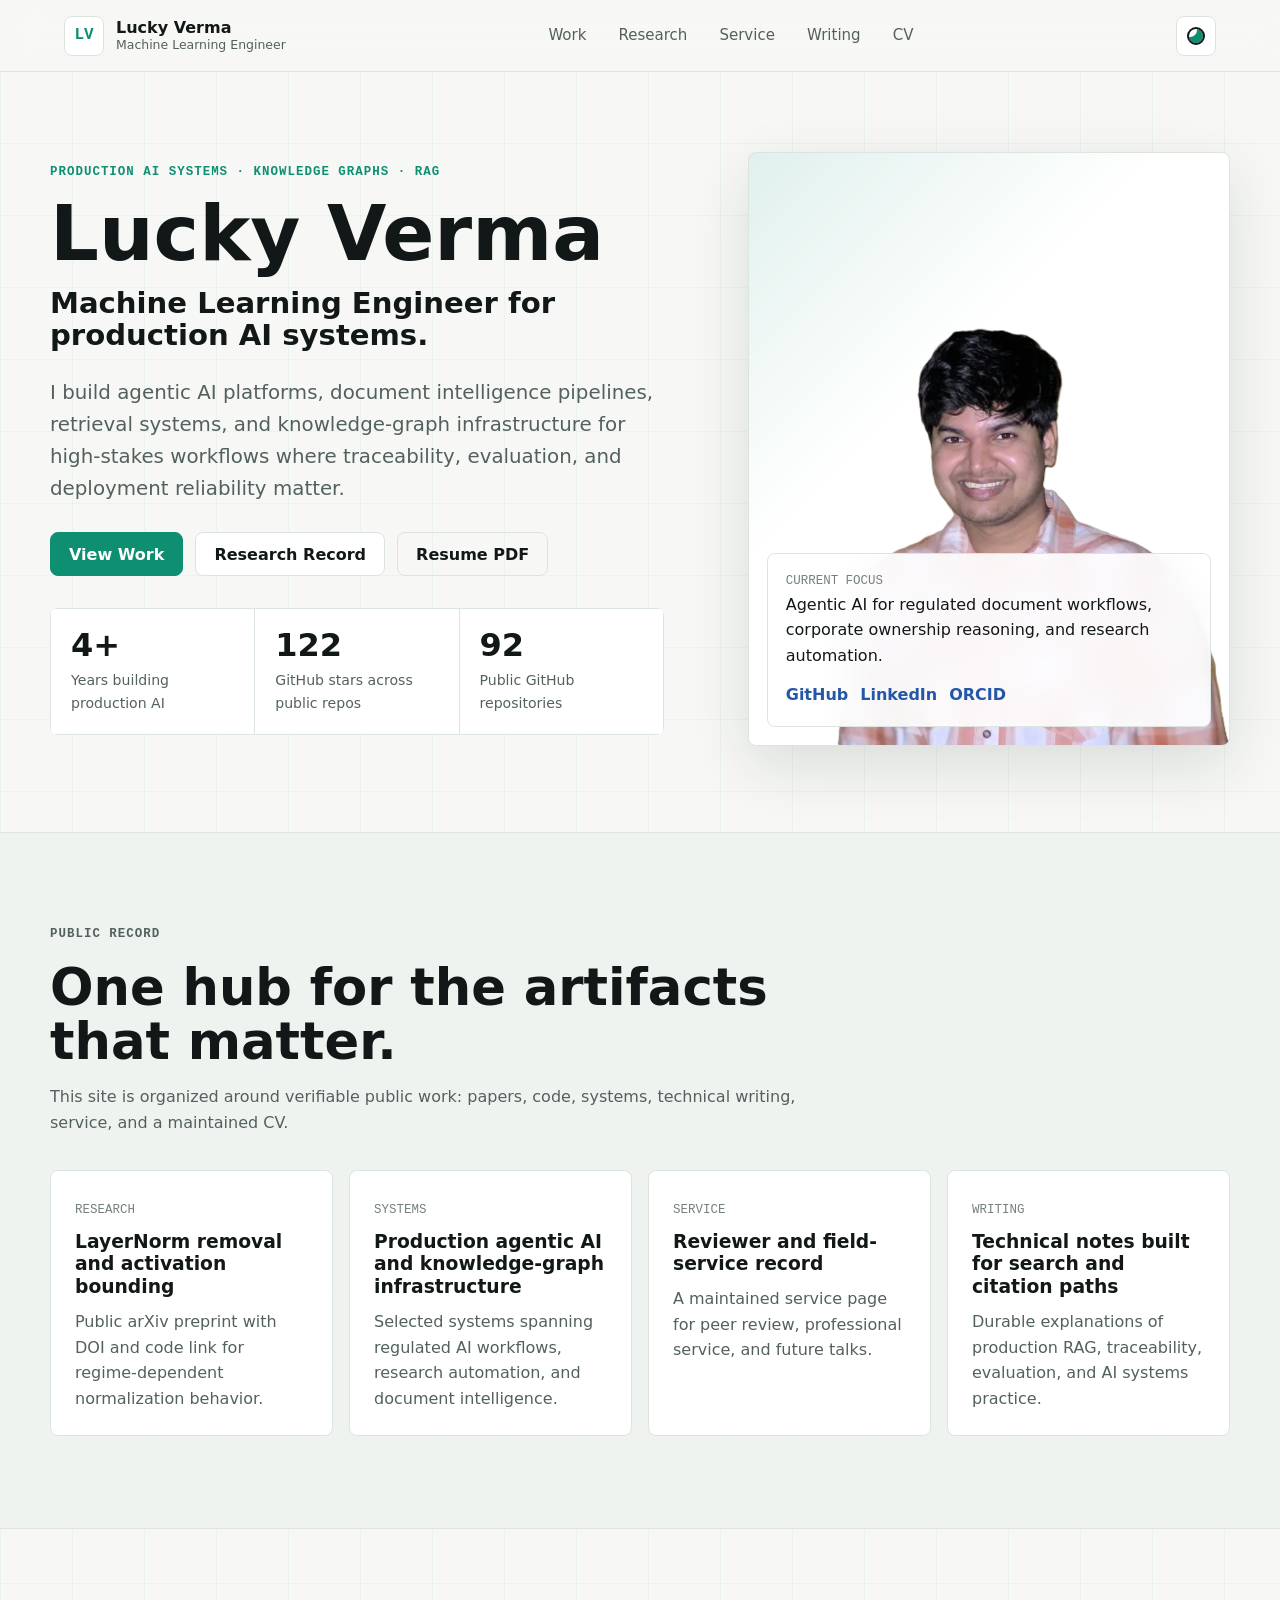
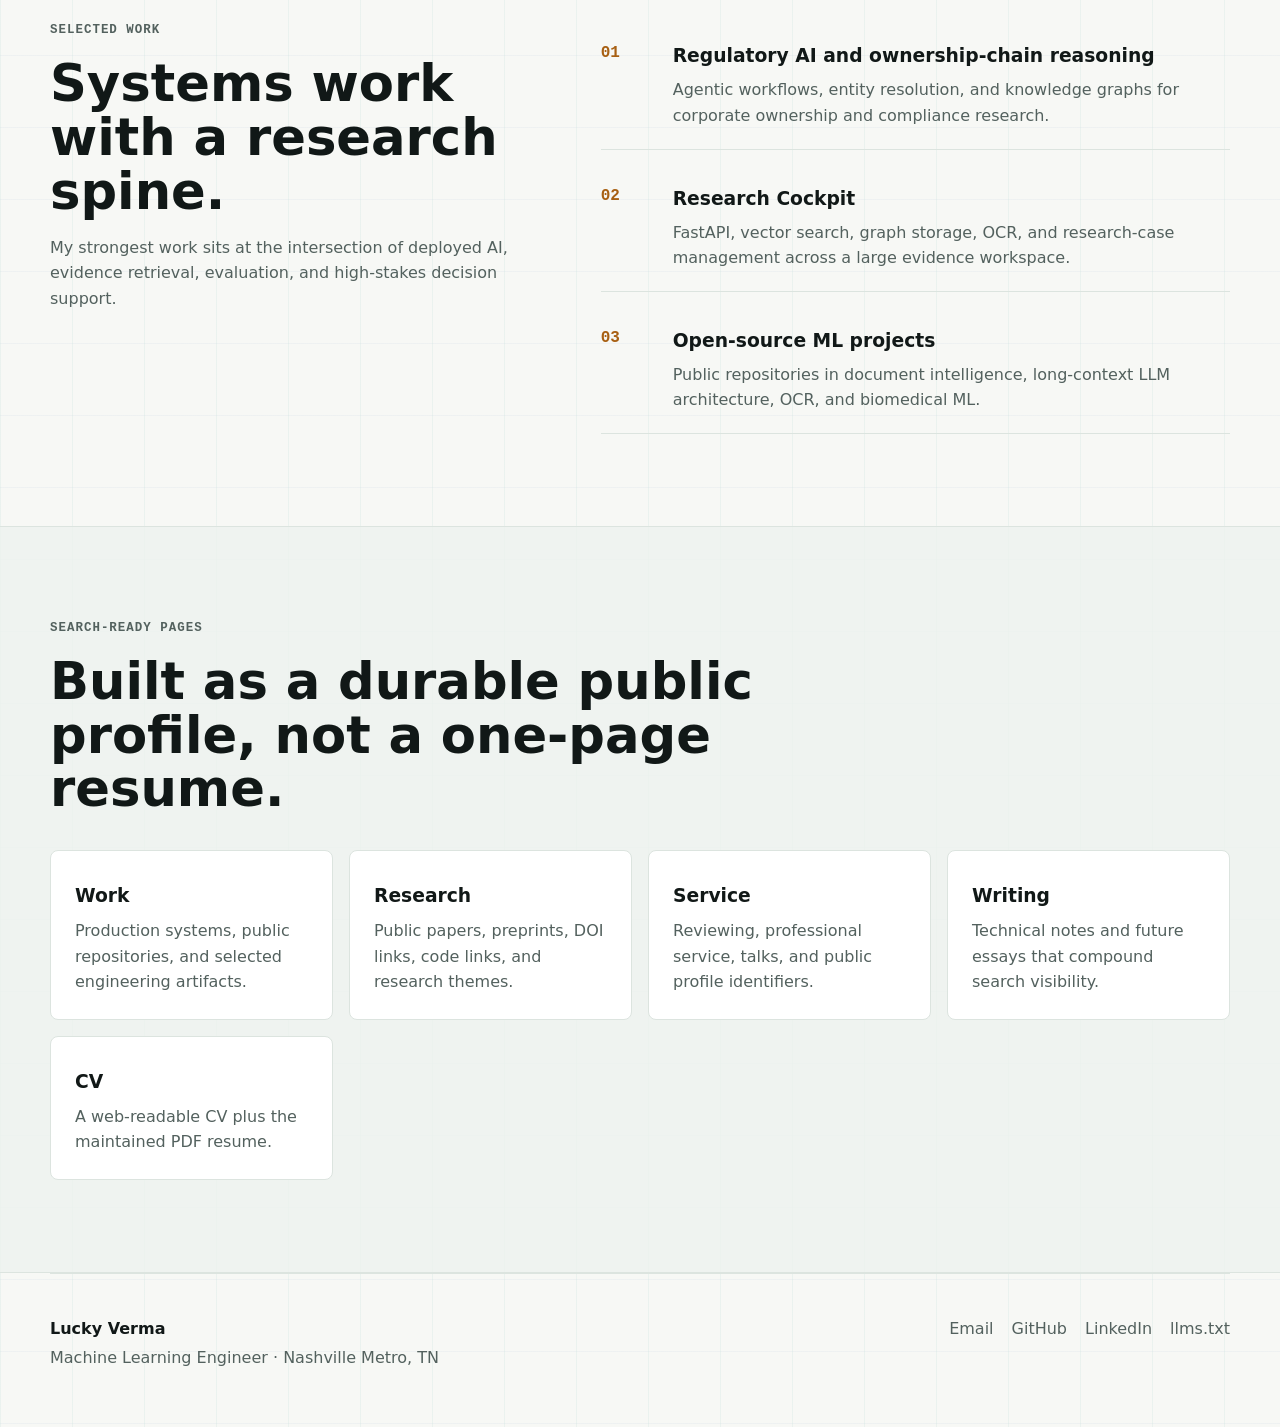
==== index.html @ 6a573b12 "feat(site): add cv/research/service/work/writing pages + shared styles/js; refresh resume, redirects" ====
<!DOCTYPE html>
<html lang="en">
<head>
    <meta charset="UTF-8">
    <meta name="viewport" content="width=device-width, initial-scale=1.0">
    <title>Lucky Verma | Machine Learning Engineer for Production AI Systems</title>
    <meta name="description" content="Lucky Verma is a Machine Learning Engineer building production AI systems, agentic platforms, knowledge graphs, RAG, and document intelligence systems.">
    <meta name="robots" content="index, follow, max-image-preview:large">
    <meta name="color-scheme" content="light dark">
    <link rel="canonical" href="https://luckyverma.com/">
    <link rel="icon" type="image/svg+xml" href="favicon.svg">
    <link rel="stylesheet" href="styles.css">
    <link rel="preload" as="image" href="Lucky_photo_no-bg.webp" type="image/webp" fetchpriority="high">
    <link rel="llms" href="llms.txt" type="text/plain">

    <meta property="og:title" content="Lucky Verma | Machine Learning Engineer">
    <meta property="og:description" content="Production AI systems, agentic workflows, knowledge graphs, RAG, and document intelligence.">
    <meta property="og:type" content="profile">
    <meta property="og:url" content="https://luckyverma.com/">
    <meta property="og:image" content="https://luckyverma.com/og-image.webp">
    <meta property="og:image:type" content="image/webp">
    <meta property="og:image:width" content="1200">
    <meta property="og:image:height" content="630">
    <meta property="og:image:alt" content="Lucky Verma - Machine Learning Engineer">
    <meta property="og:locale" content="en_US">
    <meta property="og:site_name" content="Lucky Verma">
    <meta name="twitter:card" content="summary_large_image">
    <meta name="twitter:title" content="Lucky Verma | Machine Learning Engineer">
    <meta name="twitter:description" content="Production AI systems, agentic workflows, knowledge graphs, RAG, and document intelligence.">
    <meta name="twitter:image" content="https://luckyverma.com/og-image.webp">
    <meta name="twitter:image:alt" content="Lucky Verma - Machine Learning Engineer">
    <meta name="twitter:site" content="@luckieverma">

    <script type="application/ld+json">
    {
      "@context": "https://schema.org",
      "@graph": [
        {
          "@type": "WebSite",
          "@id": "https://luckyverma.com/#website",
          "name": "Lucky Verma",
          "url": "https://luckyverma.com/",
          "inLanguage": "en-US",
          "description": "Personal website and public work record for Lucky Verma, Machine Learning Engineer."
        },
        {
          "@type": "Person",
          "@id": "https://luckyverma.com/#person",
          "name": "Lucky Verma",
          "givenName": "Lucky",
          "familyName": "Verma",
          "jobTitle": "Machine Learning Engineer",
          "url": "https://luckyverma.com/",
          "image": "https://luckyverma.com/Lucky_photo_no-bg.png",
          "email": "luckie.verma30@gmail.com",
          "worksFor": {
            "@type": "Organization",
            "name": "Eccalon LLC"
          },
          "alumniOf": {
            "@type": "CollegeOrUniversity",
            "name": "University of Maryland, Baltimore County"
          },
          "sameAs": [
            "https://github.com/lucky-verma",
            "https://linkedin.com/in/lucky-verma",
            "https://orcid.org/0009-0008-2884-1051",
            "https://lucky-verma.medium.com"
          ],
          "knowsAbout": [
            "Machine Learning",
            "Agentic AI",
            "Retrieval-Augmented Generation",
            "Knowledge Graphs",
            "Document Intelligence",
            "PyTorch",
            "FastAPI",
            "MLOps"
          ]
        }
      ]
    }
    </script>
</head>
<body>
    <a class="skip-link" href="#main">Skip to content</a>
    <header class="site-header">
        <a class="brand" href="index.html" aria-label="Lucky Verma home">
            <span class="brand-mark">LV</span>
            <span>
                <strong>Lucky Verma</strong>
                <small>Machine Learning Engineer</small>
            </span>
        </a>
        <nav class="site-nav" aria-label="Primary navigation">
            <a href="work.html">Work</a>
            <a href="research.html">Research</a>
            <a href="service.html">Service</a>
            <a href="writing.html">Writing</a>
            <a href="cv.html">CV</a>
        </nav>
        <button class="theme-toggle" type="button" aria-label="Toggle color theme">
            <span class="theme-icon" aria-hidden="true"></span>
        </button>
    </header>

    <main id="main">
        <section class="hero-section">
            <div class="hero-copy">
                <p class="eyebrow">Production AI systems &middot; Knowledge graphs &middot; RAG</p>
                <picture class="hero-avatar">
                    <source srcset="Lucky_photo_no-bg.webp" type="image/webp">
                    <img src="Lucky_photo_no-bg.png" alt="Lucky Verma" width="120" height="120" decoding="async">
                </picture>
                <h1>Lucky Verma</h1>
                <p class="hero-role">Machine Learning Engineer for production AI systems.</p>
                <p class="hero-lede">
                    I build agentic AI platforms, document intelligence pipelines, retrieval systems,
                    and knowledge-graph infrastructure for high-stakes workflows where traceability,
                    evaluation, and deployment reliability matter.
                </p>
                <div class="hero-actions" aria-label="Primary links">
                    <a class="button primary" href="work.html">View Work</a>
                    <a class="button" href="research.html">Research Record</a>
                    <a class="button ghost" href="Lucky_Verma_Resume.pdf" target="_blank" rel="noopener noreferrer">Resume PDF</a>
                </div>
                <dl class="metric-strip" aria-label="Public profile metrics">
                    <div>
                        <dt>4+</dt>
                        <dd>Years building production AI</dd>
                    </div>
                    <div>
                        <dt>122</dt>
                        <dd>GitHub stars across public repos</dd>
                    </div>
                    <div>
                        <dt>92</dt>
                        <dd>Public GitHub repositories</dd>
                    </div>
                </dl>
            </div>
            <aside class="hero-portrait" aria-label="Profile portrait and public links">
                <picture>
                    <source srcset="Lucky_photo_no-bg.webp" type="image/webp">
                    <img src="Lucky_photo_no-bg.png" alt="Lucky Verma" width="420" height="498" fetchpriority="high" decoding="async">
                </picture>
                <div class="identity-panel">
                    <p class="panel-label">Current focus</p>
                    <p>Agentic AI for regulated document workflows, corporate ownership reasoning, and research automation.</p>
                    <div class="link-row">
                        <a href="https://github.com/lucky-verma" target="_blank" rel="noopener noreferrer">GitHub</a>
                        <a href="https://linkedin.com/in/lucky-verma" target="_blank" rel="noopener noreferrer">LinkedIn</a>
                        <a href="https://orcid.org/0009-0008-2884-1051" target="_blank" rel="noopener noreferrer">ORCID</a>
                    </div>
                </div>
            </aside>
        </section>

        <section class="section band">
            <div class="section-heading">
                <p class="eyebrow">Public record</p>
                <h2>One hub for the artifacts that matter.</h2>
                <p>
                    This site is organized around verifiable public work: papers, code, systems,
                    technical writing, service, and a maintained CV.
                </p>
            </div>
            <div class="evidence-grid">
                <a class="evidence-card" href="research.html">
                    <span class="card-kicker">Research</span>
                    <h3>LayerNorm removal and activation bounding</h3>
                    <p>Public arXiv preprint with DOI and code link for regime-dependent normalization behavior.</p>
                </a>
                <a class="evidence-card" href="work.html">
                    <span class="card-kicker">Systems</span>
                    <h3>Production agentic AI and knowledge-graph infrastructure</h3>
                    <p>Selected systems spanning regulated AI workflows, research automation, and document intelligence.</p>
                </a>
                <a class="evidence-card" href="service.html">
                    <span class="card-kicker">Service</span>
                    <h3>Reviewer and field-service record</h3>
                    <p>A maintained service page for peer review, professional service, and future talks.</p>
                </a>
                <a class="evidence-card" href="writing.html">
                    <span class="card-kicker">Writing</span>
                    <h3>Technical notes built for search and citation paths</h3>
                    <p>Durable explanations of production RAG, traceability, evaluation, and AI systems practice.</p>
                </a>
            </div>
        </section>

        <section class="section">
            <div class="split-layout">
                <div>
                    <p class="eyebrow">Selected work</p>
                    <h2>Systems work with a research spine.</h2>
                    <p>
                        My strongest work sits at the intersection of deployed AI, evidence retrieval,
                        evaluation, and high-stakes decision support.
                    </p>
                </div>
                <div class="timeline-list">
                    <article>
                        <span>01</span>
                        <div>
                            <h3>Regulatory AI and ownership-chain reasoning</h3>
                            <p>Agentic workflows, entity resolution, and knowledge graphs for corporate ownership and compliance research.</p>
                        </div>
                    </article>
                    <article>
                        <span>02</span>
                        <div>
                            <h3>Research Cockpit</h3>
                            <p>FastAPI, vector search, graph storage, OCR, and research-case management across a large evidence workspace.</p>
                        </div>
                    </article>
                    <article>
                        <span>03</span>
                        <div>
                            <h3>Open-source ML projects</h3>
                            <p>Public repositories in document intelligence, long-context LLM architecture, OCR, and biomedical ML.</p>
                        </div>
                    </article>
                </div>
            </div>
        </section>

        <section class="section band">
            <div class="section-heading">
                <p class="eyebrow">Search-ready pages</p>
                <h2>Built as a durable public profile, not a one-page resume.</h2>
            </div>
            <div class="page-grid">
                <a href="work.html">
                    <h3>Work</h3>
                    <p>Production systems, public repositories, and selected engineering artifacts.</p>
                </a>
                <a href="research.html">
                    <h3>Research</h3>
                    <p>Public papers, preprints, DOI links, code links, and research themes.</p>
                </a>
                <a href="service.html">
                    <h3>Service</h3>
                    <p>Reviewing, professional service, talks, and public profile identifiers.</p>
                </a>
                <a href="writing.html">
                    <h3>Writing</h3>
                    <p>Technical notes and future essays that compound search visibility.</p>
                </a>
                <a href="cv.html">
                    <h3>CV</h3>
                    <p>A web-readable CV plus the maintained PDF resume.</p>
                </a>
            </div>
        </section>
    </main>

    <footer class="site-footer">
        <div>
            <strong>Lucky Verma</strong>
            <p>Machine Learning Engineer &middot; Nashville Metro, TN</p>
        </div>
        <nav aria-label="Footer navigation">
            <a href="mailto:luckie.verma30@gmail.com">Email</a>
            <a href="https://github.com/lucky-verma" target="_blank" rel="noopener noreferrer">GitHub</a>
            <a href="https://linkedin.com/in/lucky-verma" target="_blank" rel="noopener noreferrer">LinkedIn</a>
            <a href="llms.txt">llms.txt</a>
        </nav>
    </footer>
    <script src="site.js"></script>
</body>
</html>
---- styles.css ----
:root {
    --bg: #f7f8f5;
    --surface: #ffffff;
    --surface-2: #eef3ef;
    --ink: #111817;
    --muted: #53615e;
    --subtle: #74817e;
    --line: #dce4df;
    --accent: #0f8f72;
    --accent-2: #2457a7;
    --accent-3: #a86013;
    --shadow: 0 20px 60px rgba(20, 35, 32, 0.12);
    --radius: 8px;
    --max: 1180px;
    --font: Inter, ui-sans-serif, system-ui, -apple-system, BlinkMacSystemFont, "Segoe UI", sans-serif;
    --mono: "SFMono-Regular", Consolas, "Liberation Mono", monospace;
}

[data-theme="dark"] {
    --bg: #0d1110;
    --surface: #141a19;
    --surface-2: #101615;
    --ink: #f1f5f2;
    --muted: #a9b7b2;
    --subtle: #83918d;
    --line: #273230;
    --accent: #4bc6a1;
    --accent-2: #80a8ff;
    --accent-3: #f0a84d;
    --shadow: 0 20px 60px rgba(0, 0, 0, 0.32);
}

* {
    box-sizing: border-box;
}

html {
    scroll-behavior: smooth;
}

body {
    margin: 0;
    font-family: var(--font);
    color: var(--ink);
    background:
        linear-gradient(90deg, rgba(15, 143, 114, 0.05) 1px, transparent 1px),
        linear-gradient(0deg, rgba(36, 87, 167, 0.04) 1px, transparent 1px),
        var(--bg);
    background-size: 72px 72px;
    line-height: 1.6;
}

a {
    color: inherit;
    text-decoration: none;
}

a:hover {
    color: var(--accent);
}

img {
    display: block;
    max-width: 100%;
}

.skip-link {
    position: absolute;
    left: 16px;
    top: -48px;
    z-index: 20;
    padding: 10px 14px;
    background: var(--ink);
    color: var(--bg);
    border-radius: 6px;
}

.skip-link:focus {
    top: 16px;
}

.site-header {
    position: sticky;
    top: 0;
    z-index: 10;
    display: flex;
    align-items: center;
    justify-content: space-between;
    gap: 24px;
    min-height: 72px;
    padding: 14px clamp(20px, 5vw, 72px);
    background: color-mix(in srgb, var(--bg) 88%, transparent);
    border-bottom: 1px solid var(--line);
    backdrop-filter: blur(18px);
}

.brand {
    display: inline-flex;
    align-items: center;
    gap: 12px;
    min-width: 210px;
}

.brand-mark {
    display: grid;
    place-items: center;
    width: 40px;
    height: 40px;
    border: 1px solid var(--line);
    border-radius: 8px;
    font-family: var(--mono);
    font-weight: 700;
    color: var(--accent);
    background: var(--surface);
}

.brand strong,
.brand small {
    display: block;
    line-height: 1.2;
}

.brand small {
    color: var(--muted);
    font-size: 0.78rem;
}

.site-nav {
    display: flex;
    align-items: center;
    justify-content: center;
    gap: clamp(14px, 3vw, 32px);
    font-size: 0.94rem;
    color: var(--muted);
}

.site-nav a[aria-current="page"] {
    color: var(--ink);
    font-weight: 700;
}

.theme-toggle {
    width: 40px;
    height: 40px;
    border: 1px solid var(--line);
    border-radius: 8px;
    background: var(--surface);
    color: var(--ink);
    cursor: pointer;
}

.theme-icon {
    display: block;
    width: 18px;
    height: 18px;
    margin: auto;
    border: 2px solid currentColor;
    border-radius: 50%;
    box-shadow: inset -6px -6px 0 var(--accent);
}

.hero-section,
.section,
.site-footer {
    width: min(var(--max), calc(100% - 40px));
    margin: 0 auto;
}

.hero-section {
    display: grid;
    grid-template-columns: minmax(0, 1.12fr) minmax(320px, 0.88fr);
    gap: clamp(32px, 7vw, 84px);
    align-items: center;
    min-height: 760px;
    padding: 48px 0 54px;
}

.hero-copy h1 {
    margin: 0;
    max-width: 880px;
    font-size: clamp(3.4rem, 6vw, 5.4rem);
    line-height: 0.92;
    letter-spacing: 0;
}

.page-hero h1 {
    margin: 0;
    max-width: 880px;
    font-size: clamp(2.45rem, 5vw, 4.6rem);
    line-height: 1;
    letter-spacing: 0;
}

.hero-role {
    max-width: 700px;
    margin: 18px 0 0;
    color: var(--ink);
    font-size: clamp(1.34rem, 2.4vw, 1.82rem);
    font-weight: 800;
    line-height: 1.1;
}

.hero-lede,
.page-hero p {
    max-width: 740px;
    margin: 26px 0 0;
    color: var(--muted);
    font-size: clamp(1.05rem, 2vw, 1.24rem);
}

.eyebrow {
    margin: 0 0 16px;
    color: var(--accent);
    font-family: var(--mono);
    font-size: 0.78rem;
    font-weight: 700;
    letter-spacing: 0.08em;
    text-transform: uppercase;
}

.hero-actions,
.link-row,
.resource-links {
    display: flex;
    flex-wrap: wrap;
    gap: 12px;
}

.hero-actions {
    margin-top: 28px;
}

.button {
    display: inline-flex;
    align-items: center;
    justify-content: center;
    min-height: 44px;
    padding: 0 18px;
    border: 1px solid var(--line);
    border-radius: 8px;
    background: var(--surface);
    color: var(--ink);
    font-weight: 700;
}

.button.primary {
    border-color: var(--accent);
    background: var(--accent);
    color: #ffffff;
}

.button.ghost {
    background: transparent;
}

.metric-strip {
    display: grid;
    grid-template-columns: repeat(3, minmax(0, 1fr));
    gap: 1px;
    margin: 32px 0 0;
    padding: 1px;
    background: var(--line);
    border-radius: 8px;
    overflow: hidden;
}

.metric-strip div {
    padding: 20px;
    background: var(--surface);
}

.metric-strip dt {
    margin: 0;
    font-size: 2rem;
    line-height: 1;
    font-weight: 800;
}

.metric-strip dd {
    margin: 8px 0 0;
    color: var(--muted);
    font-size: 0.88rem;
}

.hero-portrait {
    position: relative;
    align-self: center;
    height: clamp(520px, 66vh, 680px);
    min-height: 0;
    border: 1px solid var(--line);
    border-radius: 8px;
    background:
        linear-gradient(135deg, color-mix(in srgb, var(--accent) 13%, transparent), transparent 38%),
        var(--surface);
    box-shadow: var(--shadow);
    overflow: hidden;
}

.hero-avatar {
    display: none;
}

.hero-portrait picture {
    position: absolute;
    inset: auto 0 0;
}

.hero-portrait img {
    width: 100%;
    height: auto;
    object-fit: contain;
}

.identity-panel {
    position: absolute;
    left: 18px;
    right: 18px;
    bottom: 18px;
    padding: 18px;
    border: 1px solid var(--line);
    border-radius: 8px;
    background: color-mix(in srgb, var(--surface) 90%, transparent);
    backdrop-filter: blur(16px);
}

.identity-panel p {
    margin: 0;
}

.panel-label,
.card-kicker {
    color: var(--subtle);
    font-family: var(--mono);
    font-size: 0.78rem;
    text-transform: uppercase;
}

.link-row {
    margin-top: 14px;
}

.link-row a,
.resource-links a {
    color: var(--accent-2);
    font-weight: 700;
}

.section {
    padding: 92px 0;
}

.band {
    width: 100%;
    max-width: none;
    padding-left: max(20px, calc((100vw - var(--max)) / 2));
    padding-right: max(20px, calc((100vw - var(--max)) / 2));
    background: color-mix(in srgb, var(--surface-2) 78%, transparent);
    border-top: 1px solid var(--line);
    border-bottom: 1px solid var(--line);
}

.section-heading {
    max-width: 760px;
    margin-bottom: 34px;
}

.section-heading h2,
.split-layout h2,
.content-block h2 {
    margin: 0;
    font-size: clamp(2rem, 4vw, 3.4rem);
    line-height: 1.05;
    letter-spacing: 0;
}

.section-heading p,
.split-layout p,
.content-block p {
    color: var(--muted);
}

.evidence-grid,
.page-grid,
.project-grid,
.card-grid {
    display: grid;
    grid-template-columns: repeat(4, minmax(0, 1fr));
    gap: 16px;
}

.evidence-card,
.page-grid a,
.project-card,
.detail-card,
.paper-card,
.note-card {
    display: block;
    min-height: 100%;
    padding: 24px;
    border: 1px solid var(--line);
    border-radius: 8px;
    background: var(--surface);
}

.evidence-card:hover,
.page-grid a:hover,
.project-card:hover,
.detail-card:hover,
.paper-card:hover,
.note-card:hover {
    color: var(--ink);
    border-color: color-mix(in srgb, var(--accent) 55%, var(--line));
    transform: translateY(-2px);
    transition: transform 160ms ease, border-color 160ms ease;
}

.evidence-card h3,
.page-grid h3,
.project-card h3,
.project-card h2,
.detail-card h3,
.detail-card h2,
.paper-card h3,
.paper-card h2,
.note-card h2,
.note-card h3 {
    margin: 10px 0 10px;
    line-height: 1.22;
}

.evidence-card p,
.page-grid p,
.project-card p,
.detail-card p,
.paper-card p,
.note-card p {
    margin: 0;
    color: var(--muted);
}

.project-card h2,
.detail-card h2,
.paper-card h2,
.note-card h2 {
    font-size: 1.42rem;
}

.project-card .resource-links,
.detail-card .resource-links,
.paper-card .resource-links,
.section-heading .resource-links {
    margin-top: 18px;
}

.project-stat {
    margin-top: 14px !important;
    color: var(--ink) !important;
    font-weight: 800;
}

.split-layout {
    display: grid;
    grid-template-columns: 0.86fr 1.14fr;
    gap: clamp(32px, 6vw, 76px);
}

.timeline-list {
    display: grid;
    gap: 14px;
}

.timeline-list article {
    display: grid;
    grid-template-columns: 54px 1fr;
    gap: 18px;
    padding: 20px 0;
    border-bottom: 1px solid var(--line);
}

.timeline-list span {
    color: var(--accent-3);
    font-family: var(--mono);
    font-weight: 700;
}

.timeline-list h3 {
    margin: 0 0 6px;
}

.timeline-list p {
    margin: 0;
}

.page-hero {
    width: min(var(--max), calc(100% - 40px));
    margin: 0 auto;
    padding: 86px 0 70px;
}

.page-hero.compact {
    padding-bottom: 38px;
}

.content-block {
    width: min(var(--max), calc(100% - 40px));
    margin: 0 auto;
    padding: 64px 0;
}

.project-grid,
.card-grid {
    grid-template-columns: repeat(3, minmax(0, 1fr));
}

.project-card.featured {
    grid-column: span 2;
}

.meta-list {
    display: flex;
    flex-wrap: wrap;
    gap: 8px;
    margin: 18px 0 0;
    padding: 0;
    list-style: none;
}

.meta-list li,
.tag {
    padding: 6px 10px;
    border: 1px solid var(--line);
    border-radius: 999px;
    color: var(--muted);
    font-size: 0.82rem;
}

.paper-card {
    display: grid;
    grid-template-columns: minmax(0, 1fr) 220px;
    gap: 26px;
    align-items: start;
}

.paper-card + .paper-card {
    margin-top: 16px;
}

.paper-meta {
    padding: 18px;
    border: 1px solid var(--line);
    border-radius: 8px;
    background: var(--surface-2);
}

.paper-meta dl {
    margin: 0;
}

.paper-meta dt {
    color: var(--subtle);
    font-family: var(--mono);
    font-size: 0.72rem;
    text-transform: uppercase;
}

.paper-meta dd {
    margin: 3px 0 14px;
}

.note-list {
    display: grid;
    gap: 18px;
}

.note-card {
    display: grid;
    grid-template-columns: 180px minmax(0, 1fr);
    gap: 22px;
}

.note-card time {
    color: var(--subtle);
    font-family: var(--mono);
    font-size: 0.82rem;
}

.cv-layout {
    display: grid;
    grid-template-columns: 280px 1fr;
    gap: 48px;
}

.cv-sidebar {
    position: sticky;
    top: 104px;
    align-self: start;
    padding: 22px;
    border: 1px solid var(--line);
    border-radius: 8px;
    background: var(--surface);
}

.cv-sidebar a {
    display: block;
    margin-top: 10px;
    color: var(--accent-2);
    font-weight: 700;
}

.cv-section {
    padding-bottom: 34px;
    border-bottom: 1px solid var(--line);
    margin-bottom: 34px;
}

.cv-section h2 {
    margin: 0 0 18px;
}

.cv-item {
    margin-bottom: 24px;
}

.cv-item h3 {
    margin: 0;
}

.cv-item p {
    margin: 6px 0;
    color: var(--muted);
}

.cv-item ul {
    margin: 10px 0 0;
    padding-left: 20px;
    color: var(--muted);
}

.site-footer {
    display: flex;
    justify-content: space-between;
    gap: 32px;
    padding: 42px 0 56px;
    border-top: 1px solid var(--line);
}

.site-footer p {
    margin: 4px 0 0;
    color: var(--muted);
}

.site-footer nav {
    display: flex;
    flex-wrap: wrap;
    gap: 18px;
    color: var(--muted);
}

@media (max-width: 980px) {
    .site-header {
        align-items: flex-start;
        flex-wrap: wrap;
    }

    .site-nav {
        order: 3;
        width: 100%;
        justify-content: flex-start;
        overflow-x: auto;
        padding-bottom: 4px;
    }

    .hero-section,
    .split-layout,
    .cv-layout,
    .paper-card {
        grid-template-columns: 1fr;
    }

    .hero-section {
        min-height: auto;
    }

    .hero-portrait {
        height: 560px;
    }

    .evidence-grid,
    .page-grid,
    .project-grid,
    .card-grid {
        grid-template-columns: repeat(2, minmax(0, 1fr));
    }

    .project-card.featured {
        grid-column: span 1;
    }

    .cv-sidebar {
        position: static;
    }
}

@media (max-width: 640px) {
    .hero-section,
    .section,
    .page-hero,
    .content-block,
    .site-footer {
        width: min(100% - 28px, var(--max));
    }

    .hero-section {
        padding-top: 28px;
        padding-bottom: 34px;
    }

    .page-hero {
        padding: 48px 0 40px;
    }

    .page-hero.compact {
        padding-bottom: 28px;
    }

    .evidence-grid,
    .page-grid,
    .project-grid,
    .card-grid,
    .note-card {
        grid-template-columns: 1fr;
    }

    .hero-copy h1 {
        font-size: clamp(2.85rem, 13vw, 3.1rem);
        line-height: 0.98;
    }

    .hero-role {
        font-size: 1.18rem;
    }

    .hero-lede,
    .page-hero p {
        font-size: 1rem;
    }

    .hero-avatar {
        display: block;
        width: 88px;
        height: 88px;
        margin-bottom: 16px;
        border: 1px solid var(--line);
        border-radius: 8px;
        background: var(--surface);
        overflow: hidden;
    }

    .hero-avatar img {
        width: 100%;
        height: 100%;
        object-fit: cover;
        object-position: top center;
    }

    .hero-portrait {
        display: none;
    }

    .metric-strip {
        grid-template-columns: repeat(3, minmax(0, 1fr));
    }

    .metric-strip div {
        padding: 10px 9px;
    }

    .metric-strip dt {
        font-size: 1.45rem;
    }

    .metric-strip dd {
        font-size: 0.72rem;
        line-height: 1.25;
    }

    .hero-actions .button.ghost {
        display: none;
    }

    .site-footer {
        flex-direction: column;
    }
}

@media (prefers-reduced-motion: reduce) {
    *,
    *::before,
    *::after {
        scroll-behavior: auto !important;
        transition: none !important;
    }
}
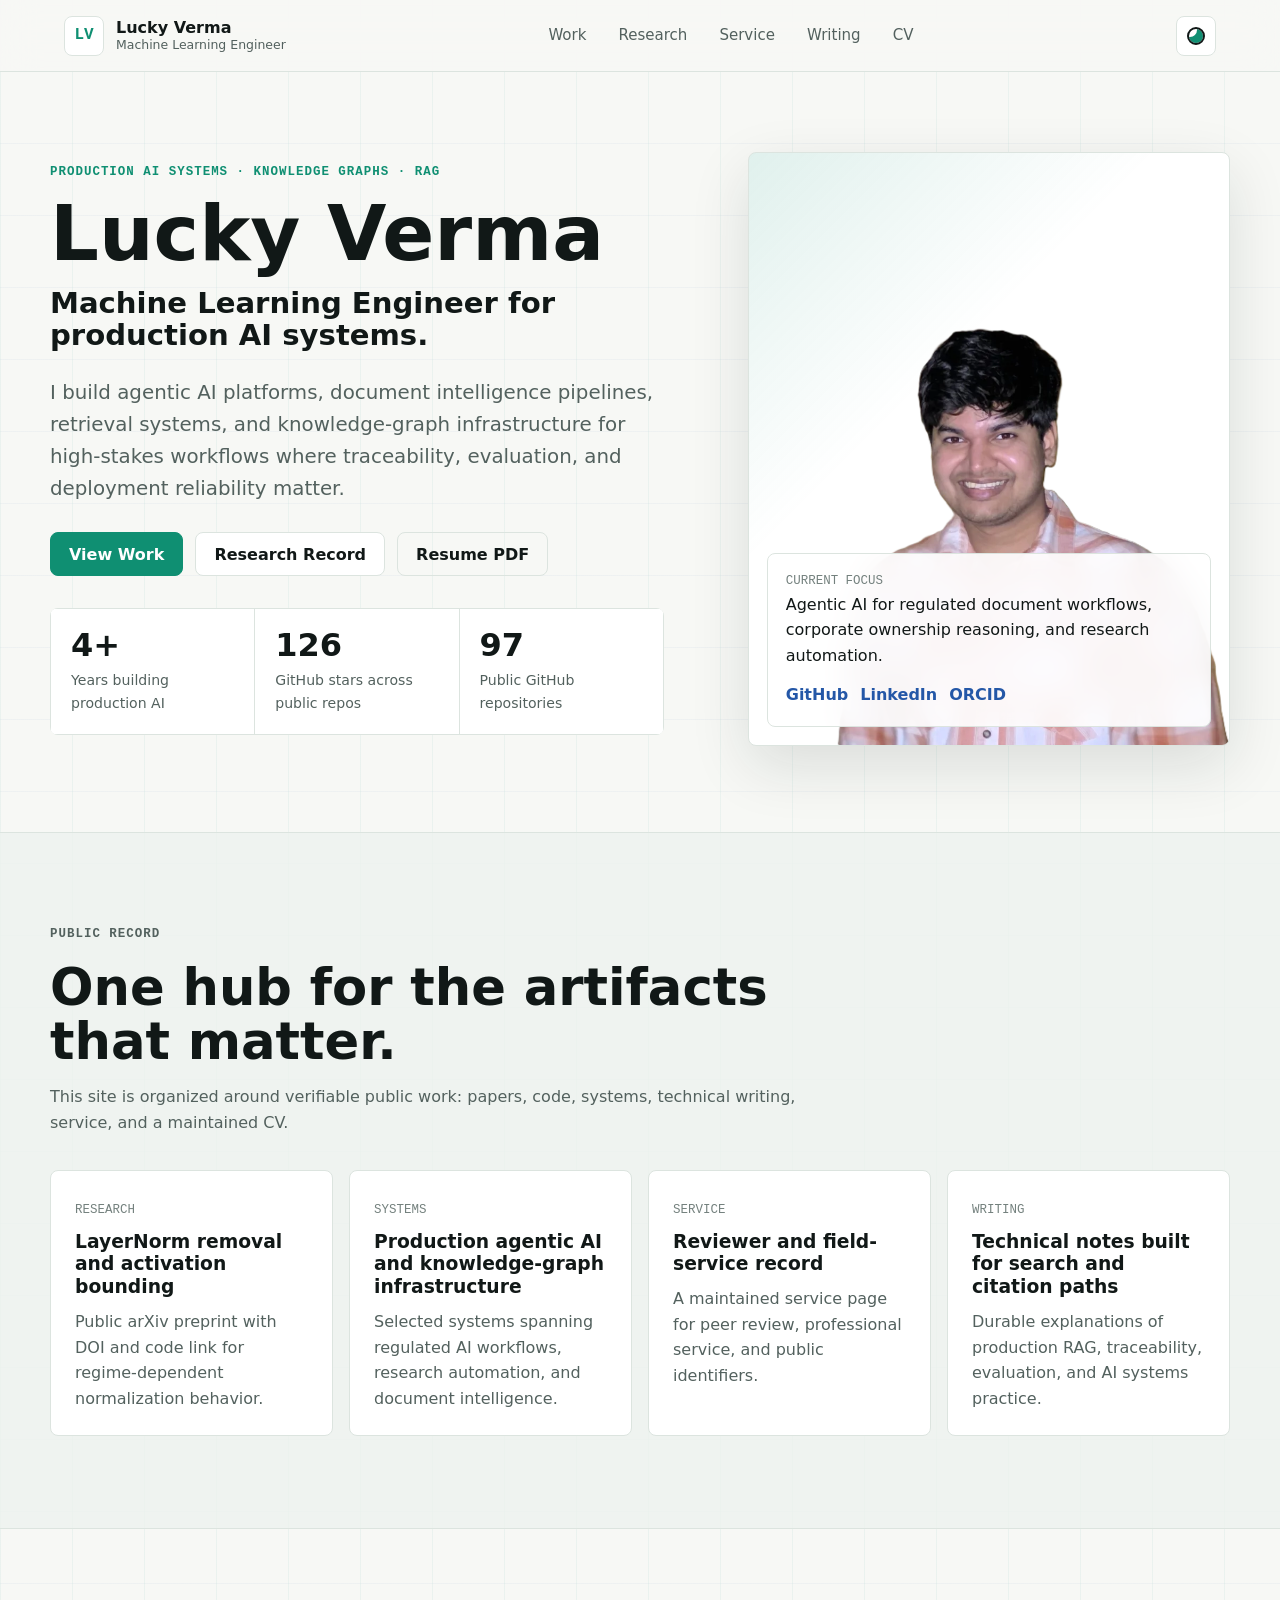
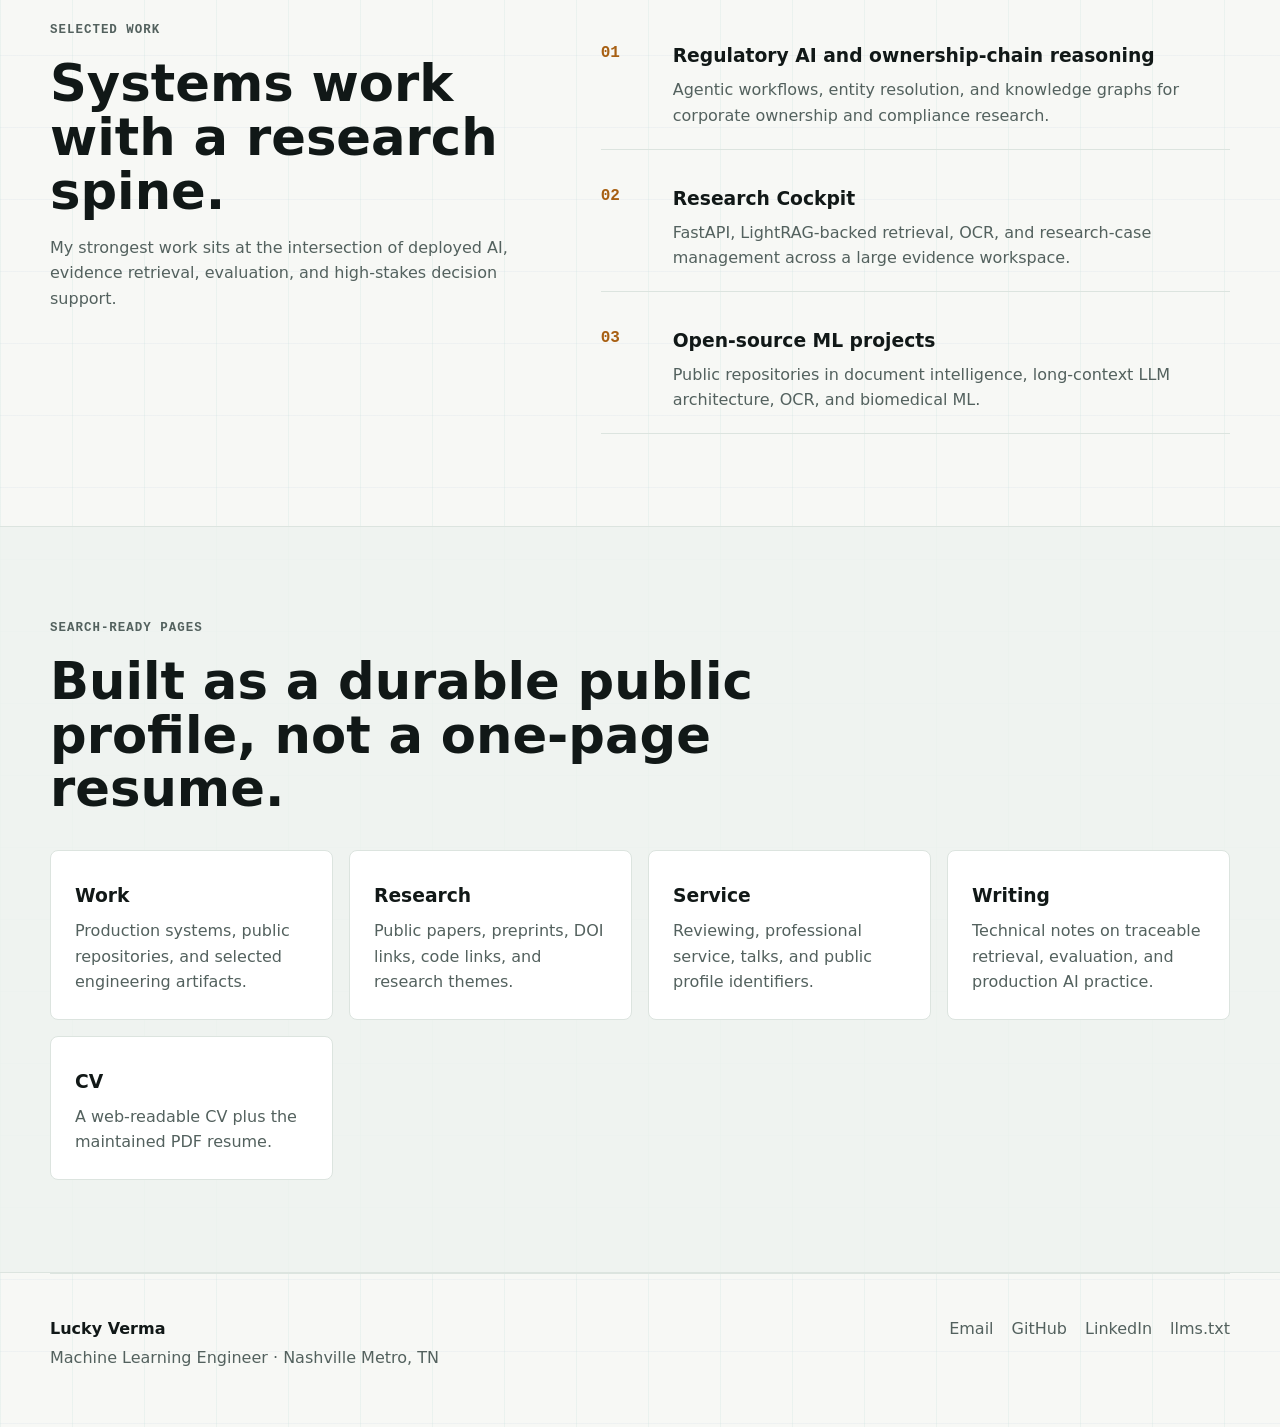
==== commit a6b4ba4c: "fix(site): clean up live profile content" ====
--- a/index.html
+++ b/index.html
@@ -130,11 +130,11 @@
                         <dd>Years building production AI</dd>
                     </div>
                     <div>
-                        <dt>122</dt>
+                        <dt>126</dt>
                         <dd>GitHub stars across public repos</dd>
                     </div>
                     <div>
-                        <dt>92</dt>
+                        <dt>97</dt>
                         <dd>Public GitHub repositories</dd>
                     </div>
                 </dl>
@@ -179,7 +179,7 @@
                 <a class="evidence-card" href="service.html">
                     <span class="card-kicker">Service</span>
                     <h3>Reviewer and field-service record</h3>
-                    <p>A maintained service page for peer review, professional service, and future talks.</p>
+                    <p>A maintained service page for peer review, professional service, and public identifiers.</p>
                 </a>
                 <a class="evidence-card" href="writing.html">
                     <span class="card-kicker">Writing</span>
@@ -211,7 +211,7 @@
                         <span>02</span>
                         <div>
                             <h3>Research Cockpit</h3>
-                            <p>FastAPI, vector search, graph storage, OCR, and research-case management across a large evidence workspace.</p>
+                            <p>FastAPI, LightRAG-backed retrieval, OCR, and research-case management across a large evidence workspace.</p>
                         </div>
                     </article>
                     <article>
@@ -245,7 +245,7 @@
                 </a>
                 <a href="writing.html">
                     <h3>Writing</h3>
-                    <p>Technical notes and future essays that compound search visibility.</p>
+                    <p>Technical notes on traceable retrieval, evaluation, and production AI practice.</p>
                 </a>
                 <a href="cv.html">
                     <h3>CV</h3>
--- a/styles.css
+++ b/styles.css
@@ -702,6 +702,32 @@
 }
 
 @media (max-width: 640px) {
+    .site-header {
+        gap: 12px;
+        padding: 12px 14px;
+    }
+
+    .brand {
+        min-width: 176px;
+        gap: 8px;
+    }
+
+    .brand-mark,
+    .theme-toggle {
+        width: 34px;
+        height: 34px;
+    }
+
+    .brand small {
+        font-size: 0.68rem;
+    }
+
+    .site-nav {
+        justify-content: space-between;
+        gap: 10px;
+        font-size: 0.8rem;
+    }
+
     .hero-section,
     .section,
     .page-hero,
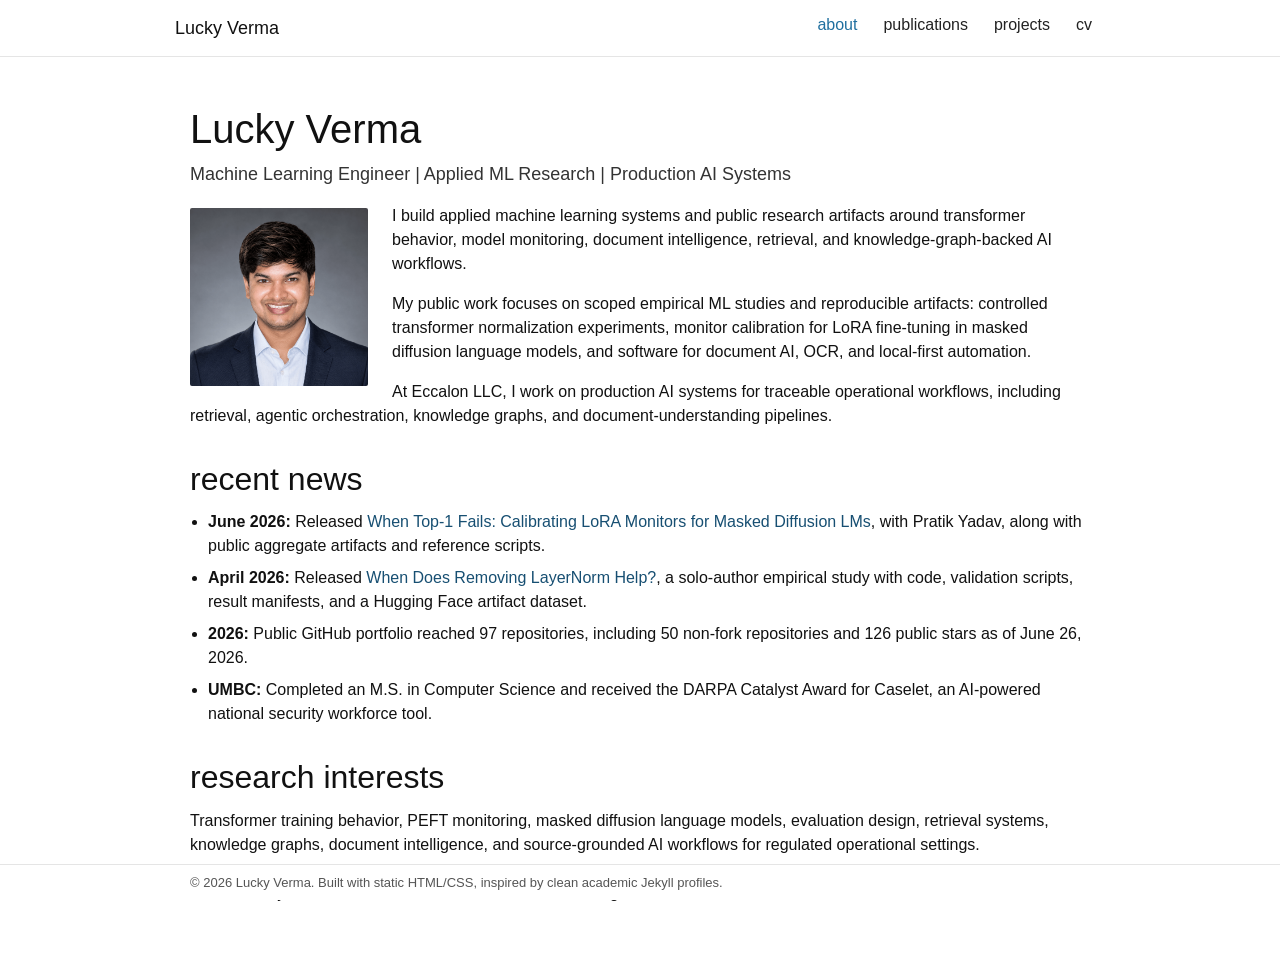
==== commit ddae6150: "feat(site): rebuild academic profile" ====
--- a/index.html
+++ b/index.html
@@ -1,272 +1,62 @@
-<!DOCTYPE html>
+<!doctype html>
 <html lang="en">
-<head>
-    <meta charset="UTF-8">
-    <meta name="viewport" content="width=device-width, initial-scale=1.0">
-    <title>Lucky Verma | Machine Learning Engineer for Production AI Systems</title>
-    <meta name="description" content="Lucky Verma is a Machine Learning Engineer building production AI systems, agentic platforms, knowledge graphs, RAG, and document intelligence systems.">
-    <meta name="robots" content="index, follow, max-image-preview:large">
-    <meta name="color-scheme" content="light dark">
-    <link rel="canonical" href="https://luckyverma.com/">
-    <link rel="icon" type="image/svg+xml" href="favicon.svg">
-    <link rel="stylesheet" href="styles.css">
-    <link rel="preload" as="image" href="Lucky_photo_no-bg.webp" type="image/webp" fetchpriority="high">
-    <link rel="llms" href="llms.txt" type="text/plain">
+  <head>
+    <meta charset="utf-8">
+    <meta name="viewport" content="width=device-width, initial-scale=1">
+    <title>Lucky Verma</title>
+    <meta name="description" content="Lucky Verma - applied machine learning research and production AI systems.">
+    <meta property="og:title" content="Lucky Verma">
+    <meta property="og:description" content="Applied machine learning research and production AI systems.">
+    <meta property="og:image" content="https://luckyverma.com/images/profile.png">
+    <meta property="og:url" content="https://luckyverma.com/">
+    <link rel="icon" href="/favicon.svg" type="image/svg+xml">
+    <link rel="stylesheet" href="/styles.css">
+  </head>
+  <body>
+    <nav class="navbar" aria-label="Primary navigation">
+      <div class="nav-inner">
+        <a class="brand" href="/">Lucky Verma</a>
+        <ul class="nav-links">
+          <li><a href="/" aria-current="page">about</a></li>
+          <li><a href="/publications/">publications</a></li>
+          <li><a href="/projects/">projects</a></li>
+          <li><a href="/cv/">cv</a></li>
+        </ul>
+      </div>
+    </nav>
 
-    <meta property="og:title" content="Lucky Verma | Machine Learning Engineer">
-    <meta property="og:description" content="Production AI systems, agentic workflows, knowledge graphs, RAG, and document intelligence.">
-    <meta property="og:type" content="profile">
-    <meta property="og:url" content="https://luckyverma.com/">
-    <meta property="og:image" content="https://luckyverma.com/og-image.webp">
-    <meta property="og:image:type" content="image/webp">
-    <meta property="og:image:width" content="1200">
-    <meta property="og:image:height" content="630">
-    <meta property="og:image:alt" content="Lucky Verma - Machine Learning Engineer">
-    <meta property="og:locale" content="en_US">
-    <meta property="og:site_name" content="Lucky Verma">
-    <meta name="twitter:card" content="summary_large_image">
-    <meta name="twitter:title" content="Lucky Verma | Machine Learning Engineer">
-    <meta name="twitter:description" content="Production AI systems, agentic workflows, knowledge graphs, RAG, and document intelligence.">
-    <meta name="twitter:image" content="https://luckyverma.com/og-image.webp">
-    <meta name="twitter:image:alt" content="Lucky Verma - Machine Learning Engineer">
-    <meta name="twitter:site" content="@luckieverma">
+    <main class="container">
+      <header class="page-header">
+        <h1>Lucky Verma</h1>
+        <p class="subtitle">Machine Learning Engineer | Applied ML Research | Production AI Systems</p>
+      </header>
 
-    <script type="application/ld+json">
-    {
-      "@context": "https://schema.org",
-      "@graph": [
-        {
-          "@type": "WebSite",
-          "@id": "https://luckyverma.com/#website",
-          "name": "Lucky Verma",
-          "url": "https://luckyverma.com/",
-          "inLanguage": "en-US",
-          "description": "Personal website and public work record for Lucky Verma, Machine Learning Engineer."
-        },
-        {
-          "@type": "Person",
-          "@id": "https://luckyverma.com/#person",
-          "name": "Lucky Verma",
-          "givenName": "Lucky",
-          "familyName": "Verma",
-          "jobTitle": "Machine Learning Engineer",
-          "url": "https://luckyverma.com/",
-          "image": "https://luckyverma.com/Lucky_photo_no-bg.png",
-          "email": "luckie.verma30@gmail.com",
-          "worksFor": {
-            "@type": "Organization",
-            "name": "Eccalon LLC"
-          },
-          "alumniOf": {
-            "@type": "CollegeOrUniversity",
-            "name": "University of Maryland, Baltimore County"
-          },
-          "sameAs": [
-            "https://github.com/lucky-verma",
-            "https://linkedin.com/in/lucky-verma",
-            "https://orcid.org/0009-0008-2884-1051",
-            "https://lucky-verma.medium.com"
-          ],
-          "knowsAbout": [
-            "Machine Learning",
-            "Agentic AI",
-            "Retrieval-Augmented Generation",
-            "Knowledge Graphs",
-            "Document Intelligence",
-            "PyTorch",
-            "FastAPI",
-            "MLOps"
-          ]
-        }
-      ]
-    }
-    </script>
-</head>
-<body>
-    <a class="skip-link" href="#main">Skip to content</a>
-    <header class="site-header">
-        <a class="brand" href="index.html" aria-label="Lucky Verma home">
-            <span class="brand-mark">LV</span>
-            <span>
-                <strong>Lucky Verma</strong>
-                <small>Machine Learning Engineer</small>
-            </span>
-        </a>
-        <nav class="site-nav" aria-label="Primary navigation">
-            <a href="work.html">Work</a>
-            <a href="research.html">Research</a>
-            <a href="service.html">Service</a>
-            <a href="writing.html">Writing</a>
-            <a href="cv.html">CV</a>
-        </nav>
-        <button class="theme-toggle" type="button" aria-label="Toggle color theme">
-            <span class="theme-icon" aria-hidden="true"></span>
-        </button>
-    </header>
+      <article class="intro">
+        <img class="profile-photo" src="/images/profile.png" alt="Lucky Verma headshot" width="178" height="178">
 
-    <main id="main">
-        <section class="hero-section">
-            <div class="hero-copy">
-                <p class="eyebrow">Production AI systems &middot; Knowledge graphs &middot; RAG</p>
-                <picture class="hero-avatar">
-                    <source srcset="Lucky_photo_no-bg.webp" type="image/webp">
-                    <img src="Lucky_photo_no-bg.png" alt="Lucky Verma" width="120" height="120" decoding="async">
-                </picture>
-                <h1>Lucky Verma</h1>
-                <p class="hero-role">Machine Learning Engineer for production AI systems.</p>
-                <p class="hero-lede">
-                    I build agentic AI platforms, document intelligence pipelines, retrieval systems,
-                    and knowledge-graph infrastructure for high-stakes workflows where traceability,
-                    evaluation, and deployment reliability matter.
-                </p>
-                <div class="hero-actions" aria-label="Primary links">
-                    <a class="button primary" href="work.html">View Work</a>
-                    <a class="button" href="research.html">Research Record</a>
-                    <a class="button ghost" href="Lucky_Verma_Resume.pdf" target="_blank" rel="noopener noreferrer">Resume PDF</a>
-                </div>
-                <dl class="metric-strip" aria-label="Public profile metrics">
-                    <div>
-                        <dt>4+</dt>
-                        <dd>Years building production AI</dd>
-                    </div>
-                    <div>
-                        <dt>126</dt>
-                        <dd>GitHub stars across public repos</dd>
-                    </div>
-                    <div>
-                        <dt>97</dt>
-                        <dd>Public GitHub repositories</dd>
-                    </div>
-                </dl>
-            </div>
-            <aside class="hero-portrait" aria-label="Profile portrait and public links">
-                <picture>
-                    <source srcset="Lucky_photo_no-bg.webp" type="image/webp">
-                    <img src="Lucky_photo_no-bg.png" alt="Lucky Verma" width="420" height="498" fetchpriority="high" decoding="async">
-                </picture>
-                <div class="identity-panel">
-                    <p class="panel-label">Current focus</p>
-                    <p>Agentic AI for regulated document workflows, corporate ownership reasoning, and research automation.</p>
-                    <div class="link-row">
-                        <a href="https://github.com/lucky-verma" target="_blank" rel="noopener noreferrer">GitHub</a>
-                        <a href="https://linkedin.com/in/lucky-verma" target="_blank" rel="noopener noreferrer">LinkedIn</a>
-                        <a href="https://orcid.org/0009-0008-2884-1051" target="_blank" rel="noopener noreferrer">ORCID</a>
-                    </div>
-                </div>
-            </aside>
-        </section>
+        <p>I build applied machine learning systems and public research artifacts around transformer behavior, model monitoring, document intelligence, retrieval, and knowledge-graph-backed AI workflows.</p>
 
-        <section class="section band">
-            <div class="section-heading">
-                <p class="eyebrow">Public record</p>
-                <h2>One hub for the artifacts that matter.</h2>
-                <p>
-                    This site is organized around verifiable public work: papers, code, systems,
-                    technical writing, service, and a maintained CV.
-                </p>
-            </div>
-            <div class="evidence-grid">
-                <a class="evidence-card" href="research.html">
-                    <span class="card-kicker">Research</span>
-                    <h3>LayerNorm removal and activation bounding</h3>
-                    <p>Public arXiv preprint with DOI and code link for regime-dependent normalization behavior.</p>
-                </a>
-                <a class="evidence-card" href="work.html">
-                    <span class="card-kicker">Systems</span>
-                    <h3>Production agentic AI and knowledge-graph infrastructure</h3>
-                    <p>Selected systems spanning regulated AI workflows, research automation, and document intelligence.</p>
-                </a>
-                <a class="evidence-card" href="service.html">
-                    <span class="card-kicker">Service</span>
-                    <h3>Reviewer and field-service record</h3>
-                    <p>A maintained service page for peer review, professional service, and public identifiers.</p>
-                </a>
-                <a class="evidence-card" href="writing.html">
-                    <span class="card-kicker">Writing</span>
-                    <h3>Technical notes built for search and citation paths</h3>
-                    <p>Durable explanations of production RAG, traceability, evaluation, and AI systems practice.</p>
-                </a>
-            </div>
-        </section>
+        <p>My public work focuses on scoped empirical ML studies and reproducible artifacts: controlled transformer normalization experiments, monitor calibration for LoRA fine-tuning in masked diffusion language models, and software for document AI, OCR, and local-first automation.</p>
 
-        <section class="section">
-            <div class="split-layout">
-                <div>
-                    <p class="eyebrow">Selected work</p>
-                    <h2>Systems work with a research spine.</h2>
-                    <p>
-                        My strongest work sits at the intersection of deployed AI, evidence retrieval,
-                        evaluation, and high-stakes decision support.
-                    </p>
-                </div>
-                <div class="timeline-list">
-                    <article>
-                        <span>01</span>
-                        <div>
-                            <h3>Regulatory AI and ownership-chain reasoning</h3>
-                            <p>Agentic workflows, entity resolution, and knowledge graphs for corporate ownership and compliance research.</p>
-                        </div>
-                    </article>
-                    <article>
-                        <span>02</span>
-                        <div>
-                            <h3>Research Cockpit</h3>
-                            <p>FastAPI, LightRAG-backed retrieval, OCR, and research-case management across a large evidence workspace.</p>
-                        </div>
-                    </article>
-                    <article>
-                        <span>03</span>
-                        <div>
-                            <h3>Open-source ML projects</h3>
-                            <p>Public repositories in document intelligence, long-context LLM architecture, OCR, and biomedical ML.</p>
-                        </div>
-                    </article>
-                </div>
-            </div>
-        </section>
+        <p>At Eccalon LLC, I work on production AI systems for traceable operational workflows, including retrieval, agentic orchestration, knowledge graphs, and document-understanding pipelines.</p>
 
-        <section class="section band">
-            <div class="section-heading">
-                <p class="eyebrow">Search-ready pages</p>
-                <h2>Built as a durable public profile, not a one-page resume.</h2>
-            </div>
-            <div class="page-grid">
-                <a href="work.html">
-                    <h3>Work</h3>
-                    <p>Production systems, public repositories, and selected engineering artifacts.</p>
-                </a>
-                <a href="research.html">
-                    <h3>Research</h3>
-                    <p>Public papers, preprints, DOI links, code links, and research themes.</p>
-                </a>
-                <a href="service.html">
-                    <h3>Service</h3>
-                    <p>Reviewing, professional service, talks, and public profile identifiers.</p>
-                </a>
-                <a href="writing.html">
-                    <h3>Writing</h3>
-                    <p>Technical notes on traceable retrieval, evaluation, and production AI practice.</p>
-                </a>
-                <a href="cv.html">
-                    <h3>CV</h3>
-                    <p>A web-readable CV plus the maintained PDF resume.</p>
-                </a>
-            </div>
-        </section>
+        <h2>recent news</h2>
+        <ul class="news-list">
+          <li><strong>June 2026:</strong> Released <a href="https://arxiv.org/abs/2606.24119">When Top-1 Fails: Calibrating LoRA Monitors for Masked Diffusion LMs</a>, with Pratik Yadav, along with public aggregate artifacts and reference scripts.</li>
+          <li><strong>April 2026:</strong> Released <a href="https://arxiv.org/abs/2604.23434">When Does Removing LayerNorm Help?</a>, a solo-author empirical study with code, validation scripts, result manifests, and a Hugging Face artifact dataset.</li>
+          <li><strong>2026:</strong> Public GitHub portfolio reached 97 repositories, including 50 non-fork repositories and 126 public stars as of June 26, 2026.</li>
+          <li><strong>UMBC:</strong> Completed an M.S. in Computer Science and received the DARPA Catalyst Award for Caselet, an AI-powered national security workforce tool.</li>
+        </ul>
+
+        <h2>research interests</h2>
+        <p>Transformer training behavior, PEFT monitoring, masked diffusion language models, evaluation design, retrieval systems, knowledge graphs, document intelligence, and source-grounded AI workflows for regulated operational settings.</p>
+
+        <p class="contact-line">The best way to reach me is via email at luckie.verma30 at gmail dot com.</p>
+      </article>
     </main>
 
-    <footer class="site-footer">
-        <div>
-            <strong>Lucky Verma</strong>
-            <p>Machine Learning Engineer &middot; Nashville Metro, TN</p>
-        </div>
-        <nav aria-label="Footer navigation">
-            <a href="mailto:luckie.verma30@gmail.com">Email</a>
-            <a href="https://github.com/lucky-verma" target="_blank" rel="noopener noreferrer">GitHub</a>
-            <a href="https://linkedin.com/in/lucky-verma" target="_blank" rel="noopener noreferrer">LinkedIn</a>
-            <a href="llms.txt">llms.txt</a>
-        </nav>
+    <footer class="footer">
+      <div class="footer-inner">&copy; 2026 Lucky Verma. Built with static HTML/CSS, inspired by clean academic Jekyll profiles.</div>
     </footer>
-    <script src="site.js"></script>
-</body>
+  </body>
 </html>
--- a/styles.css
+++ b/styles.css
@@ -1,829 +1,410 @@
 :root {
-    --bg: #f7f8f5;
-    --surface: #ffffff;
-    --surface-2: #eef3ef;
-    --ink: #111817;
-    --muted: #53615e;
-    --subtle: #74817e;
-    --line: #dce4df;
-    --accent: #0f8f72;
-    --accent-2: #2457a7;
-    --accent-3: #a86013;
-    --shadow: 0 20px 60px rgba(20, 35, 32, 0.12);
-    --radius: 8px;
-    --max: 1180px;
-    --font: Inter, ui-sans-serif, system-ui, -apple-system, BlinkMacSystemFont, "Segoe UI", sans-serif;
-    --mono: "SFMono-Regular", Consolas, "Liberation Mono", monospace;
-}
-
-[data-theme="dark"] {
-    --bg: #0d1110;
-    --surface: #141a19;
-    --surface-2: #101615;
-    --ink: #f1f5f2;
-    --muted: #a9b7b2;
-    --subtle: #83918d;
-    --line: #273230;
-    --accent: #4bc6a1;
-    --accent-2: #80a8ff;
-    --accent-3: #f0a84d;
-    --shadow: 0 20px 60px rgba(0, 0, 0, 0.32);
+  --text: #111111;
+  --muted: #555555;
+  --line: #e5e5e5;
+  --soft: #f8f9fa;
+  --accent: #1f6f9f;
+  --accent-dark: #174f72;
+  --nav-height: 57px;
 }
 
 * {
-    box-sizing: border-box;
+  box-sizing: border-box;
 }
 
 html {
-    scroll-behavior: smooth;
+  scroll-behavior: smooth;
 }
 
 body {
-    margin: 0;
-    font-family: var(--font);
-    color: var(--ink);
-    background:
-        linear-gradient(90deg, rgba(15, 143, 114, 0.05) 1px, transparent 1px),
-        linear-gradient(0deg, rgba(36, 87, 167, 0.04) 1px, transparent 1px),
-        var(--bg);
-    background-size: 72px 72px;
-    line-height: 1.6;
+  margin: 0;
+  padding: 0 0 56px;
+  background: #ffffff;
+  color: var(--text);
+  font-family: Roboto, -apple-system, BlinkMacSystemFont, "Segoe UI", Arial, sans-serif;
+  font-size: 16px;
+  line-height: 1.5;
 }
 
 a {
-    color: inherit;
-    text-decoration: none;
-}
-
-a:hover {
-    color: var(--accent);
-}
-
-img {
+  color: var(--accent-dark);
+  text-decoration: none;
+}
+
+a:hover,
+a:focus {
+  color: var(--accent);
+  text-decoration: underline;
+}
+
+.navbar {
+  position: fixed;
+  inset: 0 0 auto;
+  z-index: 1000;
+  height: var(--nav-height);
+  background: rgba(255, 255, 255, 0.96);
+  border-bottom: 1px solid var(--line);
+}
+
+.nav-inner {
+  width: min(930px, calc(100vw - 32px));
+  height: var(--nav-height);
+  margin: 0 auto;
+  display: flex;
+  align-items: center;
+  justify-content: space-between;
+  gap: 24px;
+}
+
+.brand {
+  display: inline-flex;
+  align-items: center;
+  height: 40px;
+  color: var(--text);
+  font-size: 18px;
+  font-weight: 400;
+  white-space: nowrap;
+}
+
+.nav-links {
+  display: flex;
+  align-items: center;
+  justify-content: flex-end;
+  gap: 0;
+  margin: 0;
+  padding: 0;
+  list-style: none;
+}
+
+.nav-links a {
+  display: inline-flex;
+  align-items: center;
+  height: 40px;
+  padding: 0 13px;
+  color: #222222;
+  font-size: 16px;
+  text-transform: lowercase;
+}
+
+.nav-links a:hover,
+.nav-links a:focus {
+  color: var(--accent);
+  text-decoration: none;
+}
+
+.nav-links a[aria-current="page"] {
+  color: var(--accent);
+}
+
+.container {
+  width: min(930px, calc(100vw - 32px));
+  margin: 105px auto 0;
+  padding: 0 15px;
+}
+
+.page-header {
+  margin-bottom: 16px;
+}
+
+h1 {
+  margin: 0 0 8px;
+  font-size: 40px;
+  line-height: 1.2;
+  font-weight: 300;
+  letter-spacing: 0;
+}
+
+h2 {
+  margin: 32px 0 12px;
+  font-size: 32px;
+  line-height: 1.2;
+  font-weight: 300;
+  letter-spacing: 0;
+  text-transform: lowercase;
+}
+
+h3 {
+  margin: 24px 0 8px;
+  font-size: 22px;
+  line-height: 1.3;
+  font-weight: 400;
+}
+
+p {
+  margin: 0 0 16px;
+}
+
+ul {
+  margin: 0 0 16px 18px;
+  padding: 0;
+}
+
+li {
+  margin: 0 0 8px;
+}
+
+.subtitle {
+  margin: 0;
+  color: #333333;
+  font-size: 18px;
+}
+
+.intro {
+  display: flow-root;
+  margin-top: 8px;
+}
+
+.profile-photo {
+  float: left;
+  width: 178px;
+  height: 178px;
+  object-fit: cover;
+  margin: 4px 24px 14px 0;
+  border-radius: 2px;
+}
+
+.muted {
+  color: var(--muted);
+}
+
+.news-list {
+  margin-top: 8px;
+}
+
+.contact-line {
+  margin-top: 24px;
+}
+
+.bibliography {
+  margin: 0;
+  padding: 0;
+  list-style: none;
+}
+
+.pub-year {
+  margin-top: 16px;
+  margin-bottom: 16px;
+}
+
+.pub-item {
+  margin: 0 0 20px;
+}
+
+.pub-row {
+  display: grid;
+  grid-template-columns: 120px minmax(0, 1fr);
+  gap: 18px;
+  align-items: start;
+}
+
+.abbr {
+  display: flex;
+  justify-content: center;
+}
+
+.badge {
+  display: inline-block;
+  width: 100%;
+  max-width: 88px;
+  padding: 4px 8px;
+  border-radius: 4px;
+  background: var(--accent);
+  color: #ffffff;
+  font-size: 12px;
+  line-height: 1.2;
+  font-weight: 700;
+  text-align: center;
+  letter-spacing: 0;
+}
+
+.pub-title,
+.project-title {
+  font-weight: 600;
+}
+
+.authors,
+.venue,
+.project-meta {
+  color: #333333;
+}
+
+.authors strong {
+  font-weight: 700;
+}
+
+.links {
+  display: flex;
+  flex-wrap: wrap;
+  gap: 6px;
+  margin: 8px 0 0;
+}
+
+.btn {
+  display: inline-flex;
+  align-items: center;
+  min-height: 25px;
+  padding: 4px 14px;
+  border: 1px solid #111111;
+  border-radius: 3px;
+  color: #111111;
+  font-size: 11px;
+  line-height: 1;
+  text-transform: uppercase;
+}
+
+.btn:hover,
+.btn:focus {
+  background: #111111;
+  color: #ffffff;
+  text-decoration: none;
+}
+
+details.abstract {
+  margin-top: 8px;
+}
+
+details.abstract summary {
+  width: fit-content;
+  cursor: pointer;
+  color: var(--accent-dark);
+  font-size: 14px;
+}
+
+details.abstract p {
+  margin-top: 8px;
+  color: #333333;
+}
+
+.project-list {
+  margin: 0;
+  padding: 0;
+  list-style: none;
+}
+
+.project-item {
+  margin: 0 0 24px;
+  padding-bottom: 20px;
+  border-bottom: 1px solid var(--line);
+}
+
+.project-item:last-child {
+  border-bottom: 0;
+}
+
+.project-links {
+  margin-top: 8px;
+}
+
+.cv-section {
+  margin-bottom: 24px;
+}
+
+.cv-item {
+  margin-bottom: 16px;
+}
+
+.cv-item header {
+  display: flex;
+  justify-content: space-between;
+  gap: 16px;
+  margin-bottom: 2px;
+}
+
+.cv-item time {
+  color: var(--muted);
+  white-space: nowrap;
+}
+
+.footer {
+  position: fixed;
+  inset: auto 0 0;
+  min-height: 35px;
+  background: #ffffff;
+  border-top: 1px solid var(--line);
+  color: var(--muted);
+  font-size: 13px;
+}
+
+.footer-inner {
+  width: min(930px, calc(100vw - 32px));
+  margin: 0 auto;
+  padding: 8px 15px;
+}
+
+@media (max-width: 700px) {
+  body {
+    padding-bottom: 0;
+    font-size: 15px;
+  }
+
+  .navbar,
+  .nav-inner {
+    height: auto;
+    min-height: var(--nav-height);
+  }
+
+  .nav-inner {
+    align-items: flex-start;
+    flex-direction: column;
+    gap: 4px;
+    padding: 8px 0;
+  }
+
+  .brand {
+    height: 28px;
+  }
+
+  .nav-links {
+    width: 100%;
+    justify-content: flex-start;
+    flex-wrap: wrap;
+  }
+
+  .nav-links a {
+    height: 30px;
+    padding: 0 16px 0 0;
+  }
+
+  .container {
+    margin-top: 116px;
+  }
+
+  h1 {
+    font-size: 34px;
+  }
+
+  h2 {
+    font-size: 28px;
+  }
+
+  .profile-photo {
+    float: none;
     display: block;
-    max-width: 100%;
-}
-
-.skip-link {
-    position: absolute;
-    left: 16px;
-    top: -48px;
-    z-index: 20;
-    padding: 10px 14px;
-    background: var(--ink);
-    color: var(--bg);
-    border-radius: 6px;
-}
-
-.skip-link:focus {
-    top: 16px;
-}
-
-.site-header {
-    position: sticky;
-    top: 0;
-    z-index: 10;
-    display: flex;
-    align-items: center;
-    justify-content: space-between;
-    gap: 24px;
-    min-height: 72px;
-    padding: 14px clamp(20px, 5vw, 72px);
-    background: color-mix(in srgb, var(--bg) 88%, transparent);
-    border-bottom: 1px solid var(--line);
-    backdrop-filter: blur(18px);
-}
-
-.brand {
-    display: inline-flex;
-    align-items: center;
-    gap: 12px;
-    min-width: 210px;
-}
-
-.brand-mark {
-    display: grid;
-    place-items: center;
-    width: 40px;
-    height: 40px;
-    border: 1px solid var(--line);
-    border-radius: 8px;
-    font-family: var(--mono);
-    font-weight: 700;
-    color: var(--accent);
-    background: var(--surface);
-}
-
-.brand strong,
-.brand small {
+    width: 156px;
+    height: 156px;
+    margin: 0 0 16px;
+  }
+
+  .pub-row {
+    grid-template-columns: 1fr;
+    gap: 8px;
+  }
+
+  .abbr {
+    justify-content: flex-start;
+  }
+
+  .badge {
+    width: auto;
+    min-width: 72px;
+  }
+
+  .cv-item header {
     display: block;
-    line-height: 1.2;
-}
-
-.brand small {
-    color: var(--muted);
-    font-size: 0.78rem;
-}
-
-.site-nav {
-    display: flex;
-    align-items: center;
-    justify-content: center;
-    gap: clamp(14px, 3vw, 32px);
-    font-size: 0.94rem;
-    color: var(--muted);
-}
-
-.site-nav a[aria-current="page"] {
-    color: var(--ink);
-    font-weight: 700;
-}
-
-.theme-toggle {
-    width: 40px;
-    height: 40px;
-    border: 1px solid var(--line);
-    border-radius: 8px;
-    background: var(--surface);
-    color: var(--ink);
-    cursor: pointer;
-}
-
-.theme-icon {
-    display: block;
-    width: 18px;
-    height: 18px;
-    margin: auto;
-    border: 2px solid currentColor;
-    border-radius: 50%;
-    box-shadow: inset -6px -6px 0 var(--accent);
-}
-
-.hero-section,
-.section,
-.site-footer {
-    width: min(var(--max), calc(100% - 40px));
-    margin: 0 auto;
-}
-
-.hero-section {
-    display: grid;
-    grid-template-columns: minmax(0, 1.12fr) minmax(320px, 0.88fr);
-    gap: clamp(32px, 7vw, 84px);
-    align-items: center;
-    min-height: 760px;
-    padding: 48px 0 54px;
-}
-
-.hero-copy h1 {
-    margin: 0;
-    max-width: 880px;
-    font-size: clamp(3.4rem, 6vw, 5.4rem);
-    line-height: 0.92;
-    letter-spacing: 0;
-}
-
-.page-hero h1 {
-    margin: 0;
-    max-width: 880px;
-    font-size: clamp(2.45rem, 5vw, 4.6rem);
-    line-height: 1;
-    letter-spacing: 0;
-}
-
-.hero-role {
-    max-width: 700px;
-    margin: 18px 0 0;
-    color: var(--ink);
-    font-size: clamp(1.34rem, 2.4vw, 1.82rem);
-    font-weight: 800;
-    line-height: 1.1;
-}
-
-.hero-lede,
-.page-hero p {
-    max-width: 740px;
-    margin: 26px 0 0;
-    color: var(--muted);
-    font-size: clamp(1.05rem, 2vw, 1.24rem);
-}
-
-.eyebrow {
-    margin: 0 0 16px;
-    color: var(--accent);
-    font-family: var(--mono);
-    font-size: 0.78rem;
-    font-weight: 700;
-    letter-spacing: 0.08em;
-    text-transform: uppercase;
-}
-
-.hero-actions,
-.link-row,
-.resource-links {
-    display: flex;
-    flex-wrap: wrap;
-    gap: 12px;
-}
-
-.hero-actions {
-    margin-top: 28px;
-}
-
-.button {
-    display: inline-flex;
-    align-items: center;
-    justify-content: center;
-    min-height: 44px;
-    padding: 0 18px;
-    border: 1px solid var(--line);
-    border-radius: 8px;
-    background: var(--surface);
-    color: var(--ink);
-    font-weight: 700;
-}
-
-.button.primary {
-    border-color: var(--accent);
-    background: var(--accent);
-    color: #ffffff;
-}
-
-.button.ghost {
-    background: transparent;
-}
-
-.metric-strip {
-    display: grid;
-    grid-template-columns: repeat(3, minmax(0, 1fr));
-    gap: 1px;
-    margin: 32px 0 0;
-    padding: 1px;
-    background: var(--line);
-    border-radius: 8px;
-    overflow: hidden;
-}
-
-.metric-strip div {
-    padding: 20px;
-    background: var(--surface);
-}
-
-.metric-strip dt {
-    margin: 0;
-    font-size: 2rem;
-    line-height: 1;
-    font-weight: 800;
-}
-
-.metric-strip dd {
-    margin: 8px 0 0;
-    color: var(--muted);
-    font-size: 0.88rem;
-}
-
-.hero-portrait {
-    position: relative;
-    align-self: center;
-    height: clamp(520px, 66vh, 680px);
-    min-height: 0;
-    border: 1px solid var(--line);
-    border-radius: 8px;
-    background:
-        linear-gradient(135deg, color-mix(in srgb, var(--accent) 13%, transparent), transparent 38%),
-        var(--surface);
-    box-shadow: var(--shadow);
-    overflow: hidden;
-}
-
-.hero-avatar {
-    display: none;
-}
-
-.hero-portrait picture {
-    position: absolute;
-    inset: auto 0 0;
-}
-
-.hero-portrait img {
-    width: 100%;
-    height: auto;
-    object-fit: contain;
-}
-
-.identity-panel {
-    position: absolute;
-    left: 18px;
-    right: 18px;
-    bottom: 18px;
-    padding: 18px;
-    border: 1px solid var(--line);
-    border-radius: 8px;
-    background: color-mix(in srgb, var(--surface) 90%, transparent);
-    backdrop-filter: blur(16px);
-}
-
-.identity-panel p {
-    margin: 0;
-}
-
-.panel-label,
-.card-kicker {
-    color: var(--subtle);
-    font-family: var(--mono);
-    font-size: 0.78rem;
-    text-transform: uppercase;
-}
-
-.link-row {
-    margin-top: 14px;
-}
-
-.link-row a,
-.resource-links a {
-    color: var(--accent-2);
-    font-weight: 700;
-}
-
-.section {
-    padding: 92px 0;
-}
-
-.band {
-    width: 100%;
-    max-width: none;
-    padding-left: max(20px, calc((100vw - var(--max)) / 2));
-    padding-right: max(20px, calc((100vw - var(--max)) / 2));
-    background: color-mix(in srgb, var(--surface-2) 78%, transparent);
-    border-top: 1px solid var(--line);
-    border-bottom: 1px solid var(--line);
-}
-
-.section-heading {
-    max-width: 760px;
-    margin-bottom: 34px;
-}
-
-.section-heading h2,
-.split-layout h2,
-.content-block h2 {
-    margin: 0;
-    font-size: clamp(2rem, 4vw, 3.4rem);
-    line-height: 1.05;
-    letter-spacing: 0;
-}
-
-.section-heading p,
-.split-layout p,
-.content-block p {
-    color: var(--muted);
-}
-
-.evidence-grid,
-.page-grid,
-.project-grid,
-.card-grid {
-    display: grid;
-    grid-template-columns: repeat(4, minmax(0, 1fr));
-    gap: 16px;
-}
-
-.evidence-card,
-.page-grid a,
-.project-card,
-.detail-card,
-.paper-card,
-.note-card {
-    display: block;
-    min-height: 100%;
-    padding: 24px;
-    border: 1px solid var(--line);
-    border-radius: 8px;
-    background: var(--surface);
-}
-
-.evidence-card:hover,
-.page-grid a:hover,
-.project-card:hover,
-.detail-card:hover,
-.paper-card:hover,
-.note-card:hover {
-    color: var(--ink);
-    border-color: color-mix(in srgb, var(--accent) 55%, var(--line));
-    transform: translateY(-2px);
-    transition: transform 160ms ease, border-color 160ms ease;
-}
-
-.evidence-card h3,
-.page-grid h3,
-.project-card h3,
-.project-card h2,
-.detail-card h3,
-.detail-card h2,
-.paper-card h3,
-.paper-card h2,
-.note-card h2,
-.note-card h3 {
-    margin: 10px 0 10px;
-    line-height: 1.22;
-}
-
-.evidence-card p,
-.page-grid p,
-.project-card p,
-.detail-card p,
-.paper-card p,
-.note-card p {
-    margin: 0;
-    color: var(--muted);
-}
-
-.project-card h2,
-.detail-card h2,
-.paper-card h2,
-.note-card h2 {
-    font-size: 1.42rem;
-}
-
-.project-card .resource-links,
-.detail-card .resource-links,
-.paper-card .resource-links,
-.section-heading .resource-links {
-    margin-top: 18px;
-}
-
-.project-stat {
-    margin-top: 14px !important;
-    color: var(--ink) !important;
-    font-weight: 800;
-}
-
-.split-layout {
-    display: grid;
-    grid-template-columns: 0.86fr 1.14fr;
-    gap: clamp(32px, 6vw, 76px);
-}
-
-.timeline-list {
-    display: grid;
-    gap: 14px;
-}
-
-.timeline-list article {
-    display: grid;
-    grid-template-columns: 54px 1fr;
-    gap: 18px;
-    padding: 20px 0;
-    border-bottom: 1px solid var(--line);
-}
-
-.timeline-list span {
-    color: var(--accent-3);
-    font-family: var(--mono);
-    font-weight: 700;
-}
-
-.timeline-list h3 {
-    margin: 0 0 6px;
-}
-
-.timeline-list p {
-    margin: 0;
-}
-
-.page-hero {
-    width: min(var(--max), calc(100% - 40px));
-    margin: 0 auto;
-    padding: 86px 0 70px;
-}
-
-.page-hero.compact {
-    padding-bottom: 38px;
-}
-
-.content-block {
-    width: min(var(--max), calc(100% - 40px));
-    margin: 0 auto;
-    padding: 64px 0;
-}
-
-.project-grid,
-.card-grid {
-    grid-template-columns: repeat(3, minmax(0, 1fr));
-}
-
-.project-card.featured {
-    grid-column: span 2;
-}
-
-.meta-list {
-    display: flex;
-    flex-wrap: wrap;
-    gap: 8px;
-    margin: 18px 0 0;
-    padding: 0;
-    list-style: none;
-}
-
-.meta-list li,
-.tag {
-    padding: 6px 10px;
-    border: 1px solid var(--line);
-    border-radius: 999px;
-    color: var(--muted);
-    font-size: 0.82rem;
-}
-
-.paper-card {
-    display: grid;
-    grid-template-columns: minmax(0, 1fr) 220px;
-    gap: 26px;
-    align-items: start;
-}
-
-.paper-card + .paper-card {
-    margin-top: 16px;
-}
-
-.paper-meta {
-    padding: 18px;
-    border: 1px solid var(--line);
-    border-radius: 8px;
-    background: var(--surface-2);
-}
-
-.paper-meta dl {
-    margin: 0;
-}
-
-.paper-meta dt {
-    color: var(--subtle);
-    font-family: var(--mono);
-    font-size: 0.72rem;
-    text-transform: uppercase;
-}
-
-.paper-meta dd {
-    margin: 3px 0 14px;
-}
-
-.note-list {
-    display: grid;
-    gap: 18px;
-}
-
-.note-card {
-    display: grid;
-    grid-template-columns: 180px minmax(0, 1fr);
-    gap: 22px;
-}
-
-.note-card time {
-    color: var(--subtle);
-    font-family: var(--mono);
-    font-size: 0.82rem;
-}
-
-.cv-layout {
-    display: grid;
-    grid-template-columns: 280px 1fr;
-    gap: 48px;
-}
-
-.cv-sidebar {
-    position: sticky;
-    top: 104px;
-    align-self: start;
-    padding: 22px;
-    border: 1px solid var(--line);
-    border-radius: 8px;
-    background: var(--surface);
-}
-
-.cv-sidebar a {
-    display: block;
-    margin-top: 10px;
-    color: var(--accent-2);
-    font-weight: 700;
-}
-
-.cv-section {
-    padding-bottom: 34px;
-    border-bottom: 1px solid var(--line);
-    margin-bottom: 34px;
-}
-
-.cv-section h2 {
-    margin: 0 0 18px;
-}
-
-.cv-item {
-    margin-bottom: 24px;
-}
-
-.cv-item h3 {
-    margin: 0;
-}
-
-.cv-item p {
-    margin: 6px 0;
-    color: var(--muted);
-}
-
-.cv-item ul {
-    margin: 10px 0 0;
-    padding-left: 20px;
-    color: var(--muted);
-}
-
-.site-footer {
-    display: flex;
-    justify-content: space-between;
-    gap: 32px;
-    padding: 42px 0 56px;
-    border-top: 1px solid var(--line);
-}
-
-.site-footer p {
-    margin: 4px 0 0;
-    color: var(--muted);
-}
-
-.site-footer nav {
-    display: flex;
-    flex-wrap: wrap;
-    gap: 18px;
-    color: var(--muted);
-}
-
-@media (max-width: 980px) {
-    .site-header {
-        align-items: flex-start;
-        flex-wrap: wrap;
-    }
-
-    .site-nav {
-        order: 3;
-        width: 100%;
-        justify-content: flex-start;
-        overflow-x: auto;
-        padding-bottom: 4px;
-    }
-
-    .hero-section,
-    .split-layout,
-    .cv-layout,
-    .paper-card {
-        grid-template-columns: 1fr;
-    }
-
-    .hero-section {
-        min-height: auto;
-    }
-
-    .hero-portrait {
-        height: 560px;
-    }
-
-    .evidence-grid,
-    .page-grid,
-    .project-grid,
-    .card-grid {
-        grid-template-columns: repeat(2, minmax(0, 1fr));
-    }
-
-    .project-card.featured {
-        grid-column: span 1;
-    }
-
-    .cv-sidebar {
-        position: static;
-    }
-}
-
-@media (max-width: 640px) {
-    .site-header {
-        gap: 12px;
-        padding: 12px 14px;
-    }
-
-    .brand {
-        min-width: 176px;
-        gap: 8px;
-    }
-
-    .brand-mark,
-    .theme-toggle {
-        width: 34px;
-        height: 34px;
-    }
-
-    .brand small {
-        font-size: 0.68rem;
-    }
-
-    .site-nav {
-        justify-content: space-between;
-        gap: 10px;
-        font-size: 0.8rem;
-    }
-
-    .hero-section,
-    .section,
-    .page-hero,
-    .content-block,
-    .site-footer {
-        width: min(100% - 28px, var(--max));
-    }
-
-    .hero-section {
-        padding-top: 28px;
-        padding-bottom: 34px;
-    }
-
-    .page-hero {
-        padding: 48px 0 40px;
-    }
-
-    .page-hero.compact {
-        padding-bottom: 28px;
-    }
-
-    .evidence-grid,
-    .page-grid,
-    .project-grid,
-    .card-grid,
-    .note-card {
-        grid-template-columns: 1fr;
-    }
-
-    .hero-copy h1 {
-        font-size: clamp(2.85rem, 13vw, 3.1rem);
-        line-height: 0.98;
-    }
-
-    .hero-role {
-        font-size: 1.18rem;
-    }
-
-    .hero-lede,
-    .page-hero p {
-        font-size: 1rem;
-    }
-
-    .hero-avatar {
-        display: block;
-        width: 88px;
-        height: 88px;
-        margin-bottom: 16px;
-        border: 1px solid var(--line);
-        border-radius: 8px;
-        background: var(--surface);
-        overflow: hidden;
-    }
-
-    .hero-avatar img {
-        width: 100%;
-        height: 100%;
-        object-fit: cover;
-        object-position: top center;
-    }
-
-    .hero-portrait {
-        display: none;
-    }
-
-    .metric-strip {
-        grid-template-columns: repeat(3, minmax(0, 1fr));
-    }
-
-    .metric-strip div {
-        padding: 10px 9px;
-    }
-
-    .metric-strip dt {
-        font-size: 1.45rem;
-    }
-
-    .metric-strip dd {
-        font-size: 0.72rem;
-        line-height: 1.25;
-    }
-
-    .hero-actions .button.ghost {
-        display: none;
-    }
-
-    .site-footer {
-        flex-direction: column;
-    }
-}
-
-@media (prefers-reduced-motion: reduce) {
-    *,
-    *::before,
-    *::after {
-        scroll-behavior: auto !important;
-        transition: none !important;
-    }
-}
+  }
+
+  .footer {
+    position: static;
+    margin-top: 40px;
+  }
+}
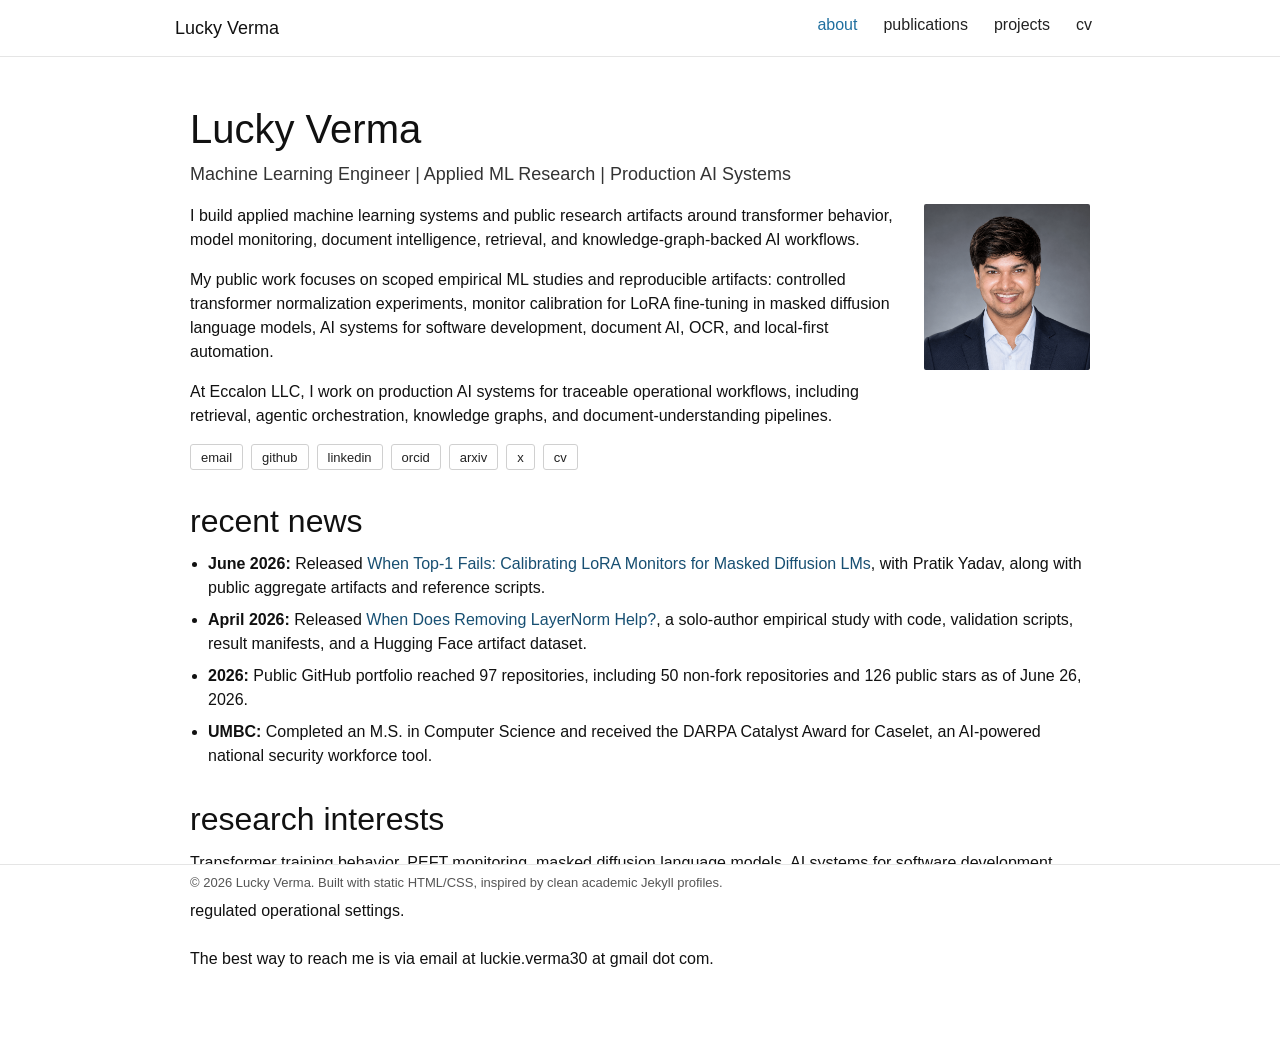
==== commit 3e16a7f5: "fix(site): improve visual links and SEO metadata" ====
--- a/index.html
+++ b/index.html
@@ -3,14 +3,103 @@
   <head>
     <meta charset="utf-8">
     <meta name="viewport" content="width=device-width, initial-scale=1">
-    <title>Lucky Verma</title>
-    <meta name="description" content="Lucky Verma - applied machine learning research and production AI systems.">
-    <meta property="og:title" content="Lucky Verma">
-    <meta property="og:description" content="Applied machine learning research and production AI systems.">
+    <title>Lucky Verma | Machine Learning Engineer and Applied ML Researcher</title>
+    <meta name="description" content="Lucky Verma is a Machine Learning Engineer working on applied ML research, production AI systems, transformer behavior, developer AI, document intelligence, RAG, and knowledge graphs.">
+    <meta name="author" content="Lucky Verma">
+    <meta name="robots" content="index, follow, max-image-preview:large">
+    <link rel="canonical" href="https://luckyverma.com/">
+    <link rel="me" href="https://github.com/lucky-verma">
+    <link rel="me" href="https://www.linkedin.com/in/lucky-verma/">
+    <link rel="me" href="https://orcid.org/0009-0008-2884-1051">
+    <link rel="me" href="https://x.com/luckieverma">
+    <meta property="og:title" content="Lucky Verma | Machine Learning Engineer">
+    <meta property="og:description" content="Applied ML research, production AI systems, transformer behavior, developer AI, document intelligence, RAG, and knowledge graphs.">
     <meta property="og:image" content="https://luckyverma.com/images/profile.png">
+    <meta property="og:image:alt" content="Lucky Verma headshot">
     <meta property="og:url" content="https://luckyverma.com/">
+    <meta property="og:type" content="profile">
+    <meta property="og:site_name" content="Lucky Verma">
+    <meta name="twitter:card" content="summary">
+    <meta name="twitter:title" content="Lucky Verma | Machine Learning Engineer">
+    <meta name="twitter:description" content="Applied ML research, production AI systems, developer AI, document intelligence, RAG, and knowledge graphs.">
+    <meta name="twitter:image" content="https://luckyverma.com/images/profile.png">
     <link rel="icon" href="/favicon.svg" type="image/svg+xml">
+    <link rel="apple-touch-icon" href="/images/apple-touch-icon-180x180.png">
+    <link rel="manifest" href="/images/manifest.json">
+    <link rel="sitemap" href="/sitemap.xml" type="application/xml">
+    <link rel="llms" href="/llms.txt" type="text/plain">
     <link rel="stylesheet" href="/styles.css">
+    <script type="application/ld+json">
+      {
+        "@context": "https://schema.org",
+        "@graph": [
+          {
+            "@type": "WebSite",
+            "@id": "https://luckyverma.com/#website",
+            "name": "Lucky Verma",
+            "url": "https://luckyverma.com/",
+            "inLanguage": "en-US",
+            "description": "Public website for Lucky Verma, Machine Learning Engineer and applied ML researcher.",
+            "publisher": {
+              "@id": "https://luckyverma.com/#person"
+            }
+          },
+          {
+            "@type": "Person",
+            "@id": "https://luckyverma.com/#person",
+            "name": "Lucky Verma",
+            "givenName": "Lucky",
+            "familyName": "Verma",
+            "jobTitle": "Machine Learning Engineer",
+            "url": "https://luckyverma.com/",
+            "image": "https://luckyverma.com/images/profile.png",
+            "email": "mailto:luckie.verma30@gmail.com",
+            "worksFor": {
+              "@type": "Organization",
+              "name": "Eccalon LLC"
+            },
+            "alumniOf": {
+              "@type": "CollegeOrUniversity",
+              "name": "University of Maryland, Baltimore County"
+            },
+            "sameAs": [
+              "https://github.com/lucky-verma",
+              "https://www.linkedin.com/in/lucky-verma/",
+              "https://orcid.org/0009-0008-2884-1051",
+              "https://arxiv.org/search/cs?searchtype=author&query=Verma,+L",
+              "https://x.com/luckieverma"
+            ],
+            "knowsAbout": [
+              "Machine Learning",
+              "Applied ML Research",
+              "Production AI Systems",
+              "AI Systems for Software Development",
+              "Transformer Models",
+              "Masked Diffusion Language Models",
+              "LoRA",
+              "Retrieval-Augmented Generation",
+              "Knowledge Graphs",
+              "Document Intelligence",
+              "Developer Tooling"
+            ],
+            "subjectOf": [
+              {
+                "@type": "ScholarlyArticle",
+                "name": "When Top-1 Fails: Calibrating LoRA Monitors for Masked Diffusion LMs",
+                "url": "https://arxiv.org/abs/2606.24119",
+                "identifier": "https://doi.org/10.48550/arXiv.2606.24119"
+              },
+              {
+                "@type": "ScholarlyArticle",
+                "name": "When Does Removing LayerNorm Help? Activation Bounding as a Regime-Dependent Implicit Regularizer",
+                "url": "https://arxiv.org/abs/2604.23434",
+                "identifier": "https://doi.org/10.48550/arXiv.2604.23434"
+              }
+            ]
+          }
+        ]
+      }
+    </script>
   </head>
   <body>
     <nav class="navbar" aria-label="Primary navigation">
@@ -36,9 +125,19 @@
 
         <p>I build applied machine learning systems and public research artifacts around transformer behavior, model monitoring, document intelligence, retrieval, and knowledge-graph-backed AI workflows.</p>
 
-        <p>My public work focuses on scoped empirical ML studies and reproducible artifacts: controlled transformer normalization experiments, monitor calibration for LoRA fine-tuning in masked diffusion language models, and software for document AI, OCR, and local-first automation.</p>
+        <p>My public work focuses on scoped empirical ML studies and reproducible artifacts: controlled transformer normalization experiments, monitor calibration for LoRA fine-tuning in masked diffusion language models, AI systems for software development, document AI, OCR, and local-first automation.</p>
 
         <p>At Eccalon LLC, I work on production AI systems for traceable operational workflows, including retrieval, agentic orchestration, knowledge graphs, and document-understanding pipelines.</p>
+
+        <div class="profile-links" aria-label="Profile links">
+          <a href="mailto:luckie.verma30@gmail.com">email</a>
+          <a href="https://github.com/lucky-verma" rel="me">github</a>
+          <a href="https://www.linkedin.com/in/lucky-verma/" rel="me">linkedin</a>
+          <a href="https://orcid.org/0009-0008-2884-1051" rel="me">orcid</a>
+          <a href="https://arxiv.org/search/cs?searchtype=author&query=Verma,+L" rel="me">arxiv</a>
+          <a href="https://x.com/luckieverma" rel="me">x</a>
+          <a href="/Lucky_Verma_Resume.pdf">cv</a>
+        </div>
 
         <h2>recent news</h2>
         <ul class="news-list">
@@ -49,7 +148,7 @@
         </ul>
 
         <h2>research interests</h2>
-        <p>Transformer training behavior, PEFT monitoring, masked diffusion language models, evaluation design, retrieval systems, knowledge graphs, document intelligence, and source-grounded AI workflows for regulated operational settings.</p>
+        <p>Transformer training behavior, PEFT monitoring, masked diffusion language models, AI systems for software development, evaluation design, retrieval systems, knowledge graphs, document intelligence, and source-grounded AI workflows for regulated operational settings.</p>
 
         <p class="contact-line">The best way to reach me is via email at luckie.verma30 at gmail dot com.</p>
       </article>
--- a/styles.css
+++ b/styles.css
@@ -155,11 +155,11 @@
 }
 
 .profile-photo {
-  float: left;
-  width: 178px;
-  height: 178px;
+  float: right;
+  width: 166px;
+  height: 166px;
   object-fit: cover;
-  margin: 4px 24px 14px 0;
+  margin: 0 0 16px 28px;
   border-radius: 2px;
 }
 
@@ -173,6 +173,34 @@
 
 .contact-line {
   margin-top: 24px;
+}
+
+.profile-links {
+  display: flex;
+  flex-wrap: wrap;
+  gap: 8px;
+  margin: 12px 0 28px;
+}
+
+.profile-links a {
+  display: inline-flex;
+  align-items: center;
+  min-height: 26px;
+  padding: 3px 10px;
+  border: 1px solid #d0d0d0;
+  border-radius: 3px;
+  color: #222222;
+  font-size: 13px;
+  line-height: 1;
+  text-transform: lowercase;
+}
+
+.profile-links a:hover,
+.profile-links a:focus {
+  border-color: #111111;
+  background: #111111;
+  color: #ffffff;
+  text-decoration: none;
 }
 
 .bibliography {
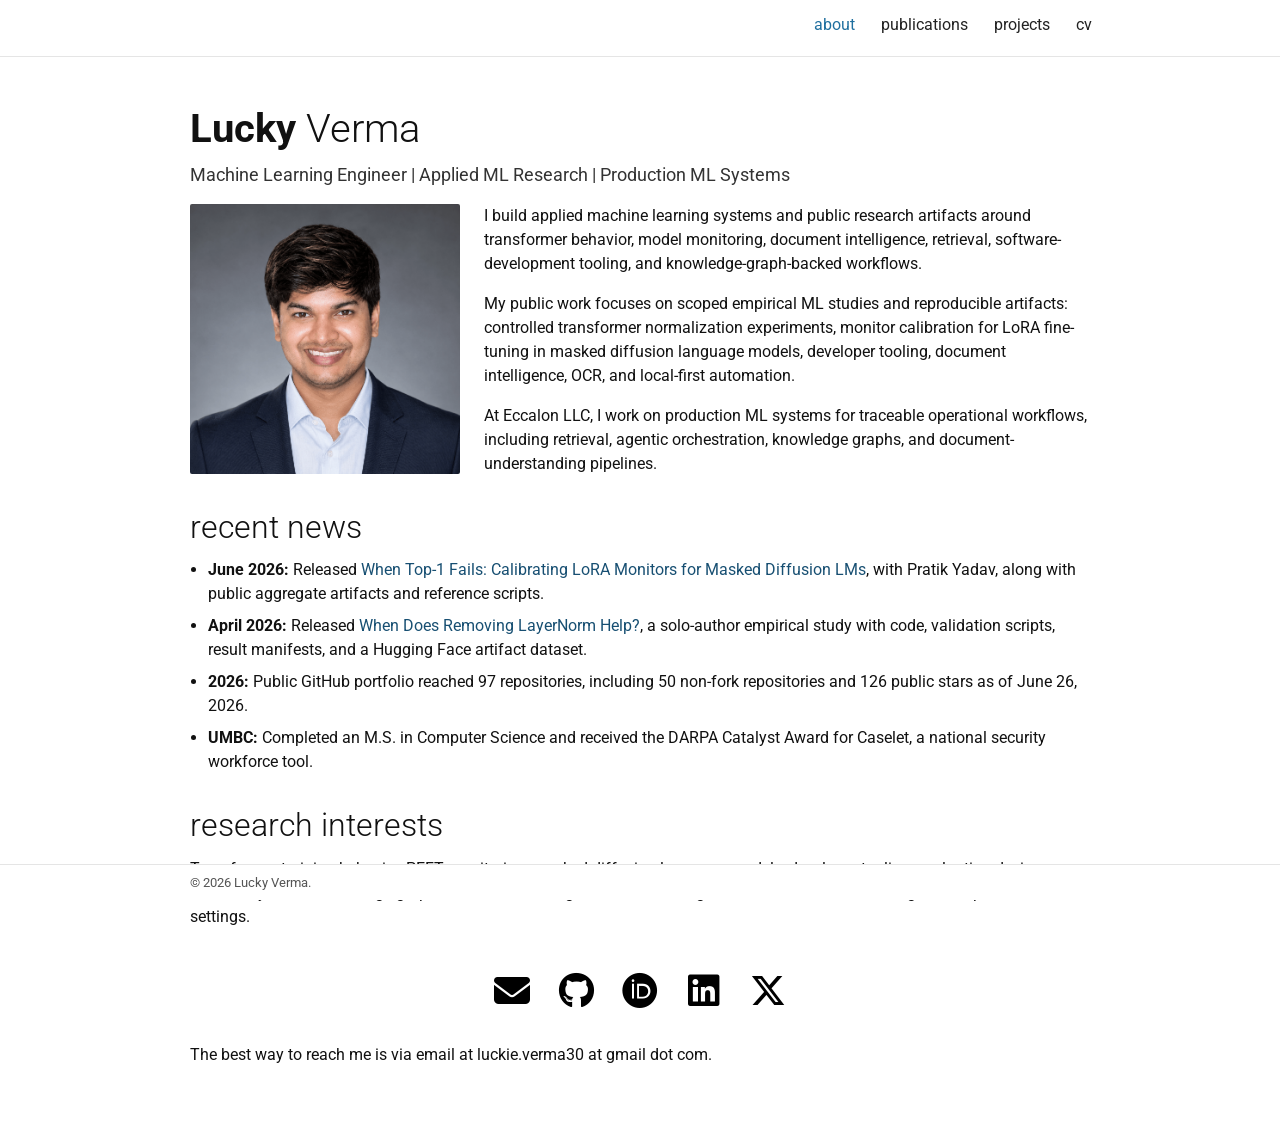
==== commit e09bac4b: "fix(site): match academic profile visuals" ====
--- a/index.html
+++ b/index.html
@@ -4,7 +4,7 @@
     <meta charset="utf-8">
     <meta name="viewport" content="width=device-width, initial-scale=1">
     <title>Lucky Verma | Machine Learning Engineer and Applied ML Researcher</title>
-    <meta name="description" content="Lucky Verma is a Machine Learning Engineer working on applied ML research, production AI systems, transformer behavior, developer AI, document intelligence, RAG, and knowledge graphs.">
+    <meta name="description" content="Lucky Verma is a Machine Learning Engineer working on applied ML research, production ML systems, transformer behavior, developer tooling, document intelligence, RAG, and knowledge graphs.">
     <meta name="author" content="Lucky Verma">
     <meta name="robots" content="index, follow, max-image-preview:large">
     <link rel="canonical" href="https://luckyverma.com/">
@@ -13,7 +13,7 @@
     <link rel="me" href="https://orcid.org/0009-0008-2884-1051">
     <link rel="me" href="https://x.com/luckieverma">
     <meta property="og:title" content="Lucky Verma | Machine Learning Engineer">
-    <meta property="og:description" content="Applied ML research, production AI systems, transformer behavior, developer AI, document intelligence, RAG, and knowledge graphs.">
+    <meta property="og:description" content="Applied ML research, production ML systems, transformer behavior, developer tooling, document intelligence, RAG, and knowledge graphs.">
     <meta property="og:image" content="https://luckyverma.com/images/profile.png">
     <meta property="og:image:alt" content="Lucky Verma headshot">
     <meta property="og:url" content="https://luckyverma.com/">
@@ -21,8 +21,12 @@
     <meta property="og:site_name" content="Lucky Verma">
     <meta name="twitter:card" content="summary">
     <meta name="twitter:title" content="Lucky Verma | Machine Learning Engineer">
-    <meta name="twitter:description" content="Applied ML research, production AI systems, developer AI, document intelligence, RAG, and knowledge graphs.">
+    <meta name="twitter:description" content="Applied ML research, production ML systems, developer tooling, document intelligence, RAG, and knowledge graphs.">
     <meta name="twitter:image" content="https://luckyverma.com/images/profile.png">
+    <link rel="preconnect" href="https://fonts.googleapis.com">
+    <link rel="preconnect" href="https://fonts.gstatic.com" crossorigin>
+    <link href="https://fonts.googleapis.com/css2?family=Roboto:wght@300;400;500;700&display=swap" rel="stylesheet">
+    <link rel="stylesheet" href="https://cdnjs.cloudflare.com/ajax/libs/font-awesome/6.5.2/css/all.min.css">
     <link rel="icon" href="/favicon.svg" type="image/svg+xml">
     <link rel="apple-touch-icon" href="/images/apple-touch-icon-180x180.png">
     <link rel="manifest" href="/images/manifest.json">
@@ -73,7 +77,7 @@
               "Machine Learning",
               "Applied ML Research",
               "Production AI Systems",
-              "AI Systems for Software Development",
+              "Developer Tooling",
               "Transformer Models",
               "Masked Diffusion Language Models",
               "LoRA",
@@ -101,7 +105,7 @@
       }
     </script>
   </head>
-  <body>
+  <body class="home">
     <nav class="navbar" aria-label="Primary navigation">
       <div class="nav-inner">
         <a class="brand" href="/">Lucky Verma</a>
@@ -116,46 +120,44 @@
 
     <main class="container">
       <header class="page-header">
-        <h1>Lucky Verma</h1>
-        <p class="subtitle">Machine Learning Engineer | Applied ML Research | Production AI Systems</p>
+        <h1><span class="font-weight-bold">Lucky</span> Verma</h1>
+        <p class="subtitle">Machine Learning Engineer | Applied ML Research | Production ML Systems</p>
       </header>
 
       <article class="intro">
-        <img class="profile-photo" src="/images/profile.png" alt="Lucky Verma headshot" width="178" height="178">
+        <img class="profile-photo" src="/images/profile.png" alt="Lucky Verma headshot" width="270" height="270">
 
-        <p>I build applied machine learning systems and public research artifacts around transformer behavior, model monitoring, document intelligence, retrieval, and knowledge-graph-backed AI workflows.</p>
+        <p>I build applied machine learning systems and public research artifacts around transformer behavior, model monitoring, document intelligence, retrieval, software-development tooling, and knowledge-graph-backed workflows.</p>
 
-        <p>My public work focuses on scoped empirical ML studies and reproducible artifacts: controlled transformer normalization experiments, monitor calibration for LoRA fine-tuning in masked diffusion language models, AI systems for software development, document AI, OCR, and local-first automation.</p>
+        <p>My public work focuses on scoped empirical ML studies and reproducible artifacts: controlled transformer normalization experiments, monitor calibration for LoRA fine-tuning in masked diffusion language models, developer tooling, document intelligence, OCR, and local-first automation.</p>
 
-        <p>At Eccalon LLC, I work on production AI systems for traceable operational workflows, including retrieval, agentic orchestration, knowledge graphs, and document-understanding pipelines.</p>
-
-        <div class="profile-links" aria-label="Profile links">
-          <a href="mailto:luckie.verma30@gmail.com">email</a>
-          <a href="https://github.com/lucky-verma" rel="me">github</a>
-          <a href="https://www.linkedin.com/in/lucky-verma/" rel="me">linkedin</a>
-          <a href="https://orcid.org/0009-0008-2884-1051" rel="me">orcid</a>
-          <a href="https://arxiv.org/search/cs?searchtype=author&query=Verma,+L" rel="me">arxiv</a>
-          <a href="https://x.com/luckieverma" rel="me">x</a>
-          <a href="/Lucky_Verma_Resume.pdf">cv</a>
-        </div>
+        <p>At Eccalon LLC, I work on production ML systems for traceable operational workflows, including retrieval, agentic orchestration, knowledge graphs, and document-understanding pipelines.</p>
 
         <h2>recent news</h2>
         <ul class="news-list">
           <li><strong>June 2026:</strong> Released <a href="https://arxiv.org/abs/2606.24119">When Top-1 Fails: Calibrating LoRA Monitors for Masked Diffusion LMs</a>, with Pratik Yadav, along with public aggregate artifacts and reference scripts.</li>
           <li><strong>April 2026:</strong> Released <a href="https://arxiv.org/abs/2604.23434">When Does Removing LayerNorm Help?</a>, a solo-author empirical study with code, validation scripts, result manifests, and a Hugging Face artifact dataset.</li>
           <li><strong>2026:</strong> Public GitHub portfolio reached 97 repositories, including 50 non-fork repositories and 126 public stars as of June 26, 2026.</li>
-          <li><strong>UMBC:</strong> Completed an M.S. in Computer Science and received the DARPA Catalyst Award for Caselet, an AI-powered national security workforce tool.</li>
+          <li><strong>UMBC:</strong> Completed an M.S. in Computer Science and received the DARPA Catalyst Award for Caselet, a national security workforce tool.</li>
         </ul>
 
         <h2>research interests</h2>
-        <p>Transformer training behavior, PEFT monitoring, masked diffusion language models, AI systems for software development, evaluation design, retrieval systems, knowledge graphs, document intelligence, and source-grounded AI workflows for regulated operational settings.</p>
+        <p>Transformer training behavior, PEFT monitoring, masked diffusion language models, developer tooling, evaluation design, retrieval systems, knowledge graphs, document intelligence, and source-grounded ML workflows for regulated operational settings.</p>
+
+        <div class="social-icons" aria-label="Profile links">
+          <a href="mailto:luckie.verma30@gmail.com" title="email"><i class="fa-solid fa-envelope" aria-hidden="true"></i><span class="sr-only">email</span></a>
+          <a href="https://github.com/lucky-verma" title="GitHub" rel="me external noopener" target="_blank"><i class="fa-brands fa-github" aria-hidden="true"></i><span class="sr-only">GitHub</span></a>
+          <a href="https://orcid.org/0009-0008-2884-1051" title="ORCID" rel="me external noopener" target="_blank"><i class="fa-brands fa-orcid" aria-hidden="true"></i><span class="sr-only">ORCID</span></a>
+          <a href="https://www.linkedin.com/in/lucky-verma/" title="LinkedIn" rel="me external noopener" target="_blank"><i class="fa-brands fa-linkedin" aria-hidden="true"></i><span class="sr-only">LinkedIn</span></a>
+          <a href="https://x.com/luckieverma" title="X" rel="me external noopener" target="_blank"><i class="fa-brands fa-x-twitter" aria-hidden="true"></i><span class="sr-only">X</span></a>
+        </div>
 
         <p class="contact-line">The best way to reach me is via email at luckie.verma30 at gmail dot com.</p>
       </article>
     </main>
 
     <footer class="footer">
-      <div class="footer-inner">&copy; 2026 Lucky Verma. Built with static HTML/CSS, inspired by clean academic Jekyll profiles.</div>
+      <div class="footer-inner">&copy; 2026 Lucky Verma.</div>
     </footer>
   </body>
 </html>
--- a/styles.css
+++ b/styles.css
@@ -66,6 +66,10 @@
   white-space: nowrap;
 }
 
+.home .brand {
+  visibility: hidden;
+}
+
 .nav-links {
   display: flex;
   align-items: center;
@@ -112,6 +116,10 @@
   line-height: 1.2;
   font-weight: 300;
   letter-spacing: 0;
+}
+
+h1 .font-weight-bold {
+  font-weight: 700;
 }
 
 h2 {
@@ -155,11 +163,11 @@
 }
 
 .profile-photo {
-  float: right;
-  width: 166px;
-  height: 166px;
+  float: left;
+  width: 270px;
+  height: 270px;
   object-fit: cover;
-  margin: 0 0 16px 28px;
+  margin: 0 24px 16px 0;
   border-radius: 2px;
 }
 
@@ -175,32 +183,42 @@
   margin-top: 24px;
 }
 
-.profile-links {
-  display: flex;
-  flex-wrap: wrap;
-  gap: 8px;
-  margin: 12px 0 28px;
-}
-
-.profile-links a {
+.social-icons {
+  display: flex;
+  justify-content: center;
+  align-items: center;
+  gap: 16px;
+  clear: both;
+  margin: 34px 0 8px;
+}
+
+.social-icons a {
   display: inline-flex;
-  align-items: center;
-  min-height: 26px;
-  padding: 3px 10px;
-  border: 1px solid #d0d0d0;
-  border-radius: 3px;
-  color: #222222;
-  font-size: 13px;
+  justify-content: center;
+  align-items: center;
+  width: 48px;
+  height: 56px;
+  color: #000000;
+  font-size: 36px;
   line-height: 1;
-  text-transform: lowercase;
-}
-
-.profile-links a:hover,
-.profile-links a:focus {
-  border-color: #111111;
-  background: #111111;
-  color: #ffffff;
+}
+
+.social-icons a:hover,
+.social-icons a:focus {
+  color: var(--accent);
   text-decoration: none;
+}
+
+.sr-only {
+  position: absolute;
+  width: 1px;
+  height: 1px;
+  padding: 0;
+  margin: -1px;
+  overflow: hidden;
+  clip: rect(0, 0, 0, 0);
+  white-space: nowrap;
+  border: 0;
 }
 
 .bibliography {
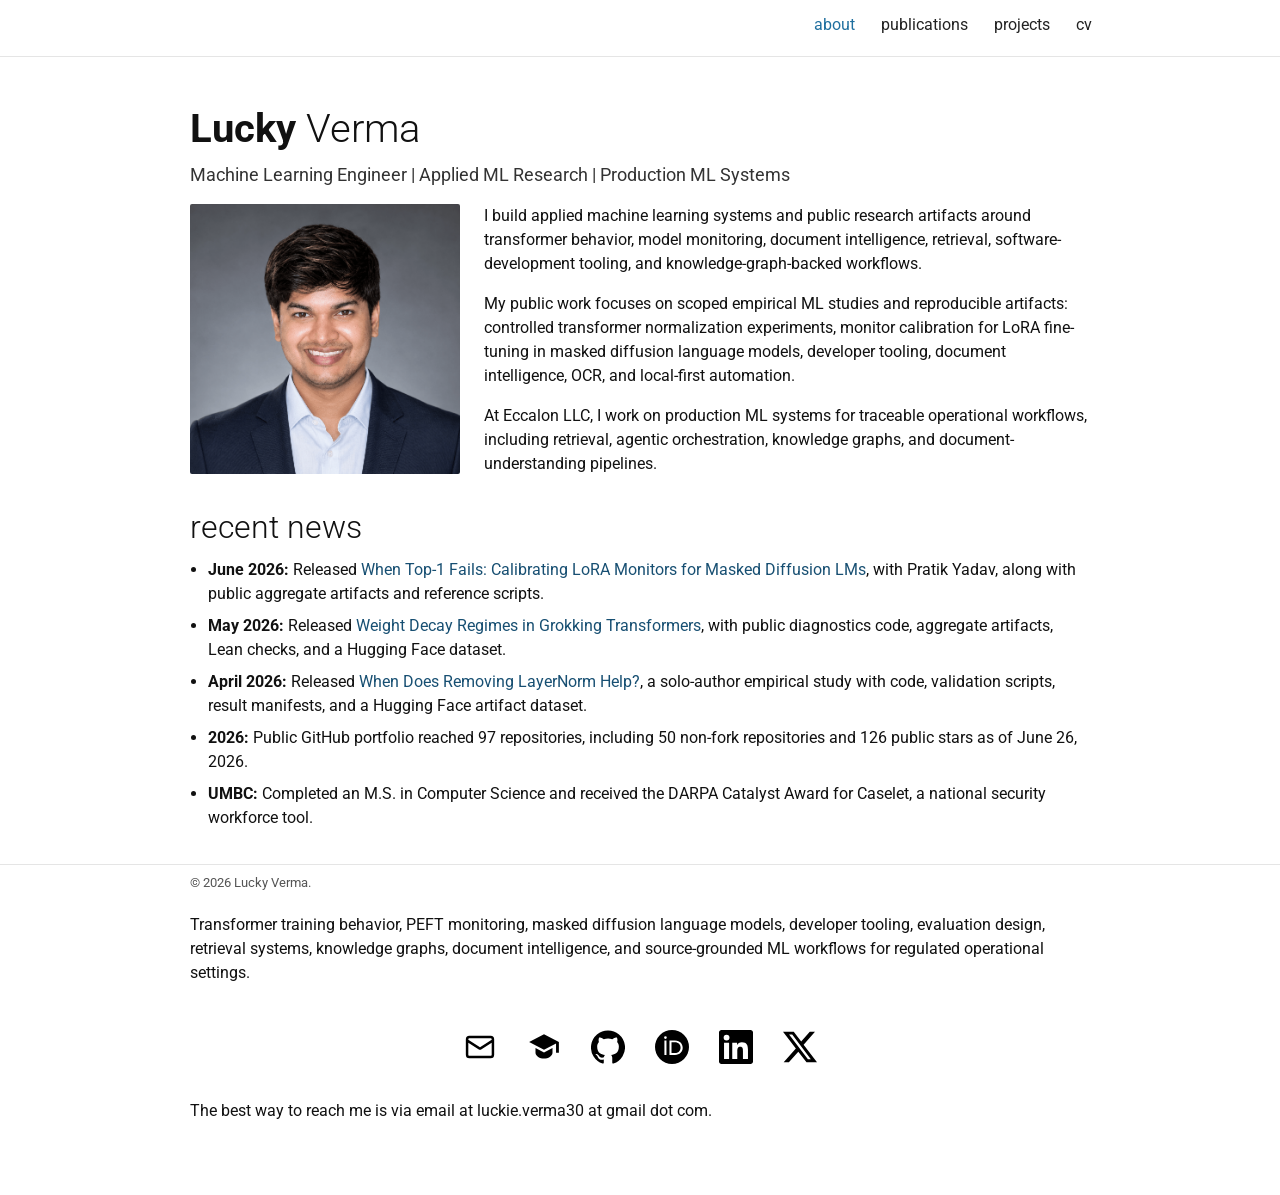
==== commit 6a67c355: "fix(site): add scholar link and third publication" ====
--- a/index.html
+++ b/index.html
@@ -11,6 +11,7 @@
     <link rel="me" href="https://github.com/lucky-verma">
     <link rel="me" href="https://www.linkedin.com/in/lucky-verma/">
     <link rel="me" href="https://orcid.org/0009-0008-2884-1051">
+    <link rel="me" href="https://scholar.google.com/scholar?q=%22Lucky+Verma%22+machine+learning">
     <link rel="me" href="https://x.com/luckieverma">
     <meta property="og:title" content="Lucky Verma | Machine Learning Engineer">
     <meta property="og:description" content="Applied ML research, production ML systems, transformer behavior, developer tooling, document intelligence, RAG, and knowledge graphs.">
@@ -26,13 +27,12 @@
     <link rel="preconnect" href="https://fonts.googleapis.com">
     <link rel="preconnect" href="https://fonts.gstatic.com" crossorigin>
     <link href="https://fonts.googleapis.com/css2?family=Roboto:wght@300;400;500;700&display=swap" rel="stylesheet">
-    <link rel="stylesheet" href="https://cdnjs.cloudflare.com/ajax/libs/font-awesome/6.5.2/css/all.min.css">
     <link rel="icon" href="/favicon.svg" type="image/svg+xml">
     <link rel="apple-touch-icon" href="/images/apple-touch-icon-180x180.png">
     <link rel="manifest" href="/images/manifest.json">
     <link rel="sitemap" href="/sitemap.xml" type="application/xml">
     <link rel="llms" href="/llms.txt" type="text/plain">
-    <link rel="stylesheet" href="/styles.css">
+    <link rel="stylesheet" href="/styles.css?v=20260626b">
     <script type="application/ld+json">
       {
         "@context": "https://schema.org",
@@ -70,13 +70,13 @@
               "https://github.com/lucky-verma",
               "https://www.linkedin.com/in/lucky-verma/",
               "https://orcid.org/0009-0008-2884-1051",
-              "https://arxiv.org/search/cs?searchtype=author&query=Verma,+L",
+              "https://scholar.google.com/scholar?q=%22Lucky+Verma%22+machine+learning",
               "https://x.com/luckieverma"
             ],
             "knowsAbout": [
               "Machine Learning",
               "Applied ML Research",
-              "Production AI Systems",
+              "Production ML Systems",
               "Developer Tooling",
               "Transformer Models",
               "Masked Diffusion Language Models",
@@ -92,6 +92,12 @@
                 "name": "When Top-1 Fails: Calibrating LoRA Monitors for Masked Diffusion LMs",
                 "url": "https://arxiv.org/abs/2606.24119",
                 "identifier": "https://doi.org/10.48550/arXiv.2606.24119"
+              },
+              {
+                "@type": "ScholarlyArticle",
+                "name": "Weight Decay Regimes in Grokking Transformers: Cheap Online Diagnostics",
+                "url": "https://arxiv.org/abs/2605.20441",
+                "identifier": "https://doi.org/10.48550/arXiv.2605.20441"
               },
               {
                 "@type": "ScholarlyArticle",
@@ -136,6 +142,7 @@
         <h2>recent news</h2>
         <ul class="news-list">
           <li><strong>June 2026:</strong> Released <a href="https://arxiv.org/abs/2606.24119">When Top-1 Fails: Calibrating LoRA Monitors for Masked Diffusion LMs</a>, with Pratik Yadav, along with public aggregate artifacts and reference scripts.</li>
+          <li><strong>May 2026:</strong> Released <a href="https://arxiv.org/abs/2605.20441">Weight Decay Regimes in Grokking Transformers</a>, with public diagnostics code, aggregate artifacts, Lean checks, and a Hugging Face dataset.</li>
           <li><strong>April 2026:</strong> Released <a href="https://arxiv.org/abs/2604.23434">When Does Removing LayerNorm Help?</a>, a solo-author empirical study with code, validation scripts, result manifests, and a Hugging Face artifact dataset.</li>
           <li><strong>2026:</strong> Public GitHub portfolio reached 97 repositories, including 50 non-fork repositories and 126 public stars as of June 26, 2026.</li>
           <li><strong>UMBC:</strong> Completed an M.S. in Computer Science and received the DARPA Catalyst Award for Caselet, a national security workforce tool.</li>
@@ -145,11 +152,30 @@
         <p>Transformer training behavior, PEFT monitoring, masked diffusion language models, developer tooling, evaluation design, retrieval systems, knowledge graphs, document intelligence, and source-grounded ML workflows for regulated operational settings.</p>
 
         <div class="social-icons" aria-label="Profile links">
-          <a href="mailto:luckie.verma30@gmail.com" title="email"><i class="fa-solid fa-envelope" aria-hidden="true"></i><span class="sr-only">email</span></a>
-          <a href="https://github.com/lucky-verma" title="GitHub" rel="me external noopener" target="_blank"><i class="fa-brands fa-github" aria-hidden="true"></i><span class="sr-only">GitHub</span></a>
-          <a href="https://orcid.org/0009-0008-2884-1051" title="ORCID" rel="me external noopener" target="_blank"><i class="fa-brands fa-orcid" aria-hidden="true"></i><span class="sr-only">ORCID</span></a>
-          <a href="https://www.linkedin.com/in/lucky-verma/" title="LinkedIn" rel="me external noopener" target="_blank"><i class="fa-brands fa-linkedin" aria-hidden="true"></i><span class="sr-only">LinkedIn</span></a>
-          <a href="https://x.com/luckieverma" title="X" rel="me external noopener" target="_blank"><i class="fa-brands fa-x-twitter" aria-hidden="true"></i><span class="sr-only">X</span></a>
+          <a href="mailto:luckie.verma30@gmail.com" title="email">
+            <svg viewBox="0 0 24 24" aria-hidden="true"><path d="M2 6.5A2.5 2.5 0 0 1 4.5 4h15A2.5 2.5 0 0 1 22 6.5v11A2.5 2.5 0 0 1 19.5 20h-15A2.5 2.5 0 0 1 2 17.5v-11Zm2.5-.75a.75.75 0 0 0-.75.75v.36L12 12.2l8.25-5.34V6.5a.75.75 0 0 0-.75-.75h-15Zm15.75 3.2-7.43 4.8a1.5 1.5 0 0 1-1.64 0l-7.43-4.8v8.55c0 .41.34.75.75.75h15c.41 0 .75-.34.75-.75V8.95Z"/></svg>
+            <span class="sr-only">email</span>
+          </a>
+          <a href="https://scholar.google.com/scholar?q=%22Lucky+Verma%22+machine+learning" title="Google Scholar" rel="external noopener" target="_blank">
+            <svg viewBox="0 0 24 24" aria-hidden="true"><path d="M12 3 1.5 8.5 12 14l8.5-4.45V16h2V8.5L12 3Zm-6 9.7V16c0 2.3 3.1 4.2 6 4.2s6-1.9 6-4.2v-3.3l-6 3.15-6-3.15Z"/></svg>
+            <span class="sr-only">Google Scholar</span>
+          </a>
+          <a href="https://github.com/lucky-verma" title="GitHub" rel="me external noopener" target="_blank">
+            <svg viewBox="0 0 24 24" aria-hidden="true"><path d="M12 .3a12 12 0 0 0-3.79 23.39c.6.11.82-.26.82-.58v-2.24c-3.34.73-4.04-1.42-4.04-1.42-.55-1.39-1.33-1.76-1.33-1.76-1.09-.74.08-.73.08-.73 1.2.08 1.84 1.24 1.84 1.24 1.07 1.83 2.81 1.3 3.49.99.11-.77.42-1.3.76-1.6-2.67-.31-5.47-1.34-5.47-5.93 0-1.31.47-2.38 1.24-3.22-.12-.3-.54-1.52.12-3.18 0 0 1.01-.32 3.3 1.23a11.5 11.5 0 0 1 6 0c2.29-1.55 3.3-1.23 3.3-1.23.65 1.66.24 2.88.12 3.18.77.84 1.23 1.91 1.23 3.22 0 4.61-2.81 5.62-5.48 5.92.43.37.82 1.1.82 2.22v3.29c0 .32.22.7.83.58A12 12 0 0 0 12 .3Z"/></svg>
+            <span class="sr-only">GitHub</span>
+          </a>
+          <a href="https://orcid.org/0009-0008-2884-1051" title="ORCID" rel="me external noopener" target="_blank">
+            <svg viewBox="0 0 24 24" aria-hidden="true"><path d="M12 0a12 12 0 1 0 0 24 12 12 0 0 0 0-24ZM7.37 4.38a.95.95 0 1 1 0 1.9.95.95 0 0 1 0-1.9Zm-.72 3.04h1.44v10.2H6.65V7.42Zm3.56 0h3.9c3.78 0 5.44 2.7 5.44 5.1 0 2.62-2.04 5.1-5.43 5.1h-3.91V7.42Zm1.44 1.3v7.6h2.3c3.33 0 4.11-2.53 4.11-3.8 0-2.07-1.32-3.8-4.18-3.8h-2.23Z"/></svg>
+            <span class="sr-only">ORCID</span>
+          </a>
+          <a href="https://www.linkedin.com/in/lucky-verma/" title="LinkedIn" rel="me external noopener" target="_blank">
+            <svg viewBox="0 0 24 24" aria-hidden="true"><path d="M20.45 20.45h-3.55v-5.57c0-1.33-.03-3.04-1.85-3.04-1.85 0-2.14 1.45-2.14 2.94v5.67H9.35V9h3.41v1.56h.05c.48-.9 1.64-1.85 3.37-1.85 3.6 0 4.27 2.37 4.27 5.46v6.28ZM5.34 7.43a2.06 2.06 0 1 1 0-4.13 2.06 2.06 0 0 1 0 4.13Zm1.78 13.02H3.56V9h3.56v11.45ZM22.23 0H1.77C.79 0 0 .77 0 1.73v20.54C0 23.23.79 24 1.77 24h20.46c.98 0 1.77-.77 1.77-1.73V1.73C24 .77 23.2 0 22.23 0Z"/></svg>
+            <span class="sr-only">LinkedIn</span>
+          </a>
+          <a href="https://x.com/luckieverma" title="X" rel="me external noopener" target="_blank">
+            <svg viewBox="0 0 24 24" aria-hidden="true"><path d="M18.9 1.15h3.68l-8.04 9.19L24 22.85h-7.41l-5.8-7.58-6.64 7.58H.47l8.6-9.83L0 1.15h7.59l5.24 6.93 6.07-6.93Zm-1.29 19.5h2.04L6.49 3.24H4.3l13.31 17.41Z"/></svg>
+            <span class="sr-only">X</span>
+          </a>
         </div>
 
         <p class="contact-line">The best way to reach me is via email at luckie.verma30 at gmail dot com.</p>
--- a/styles.css
+++ b/styles.css
@@ -14,6 +14,7 @@
 
 html {
   scroll-behavior: smooth;
+  overflow-x: hidden;
 }
 
 body {
@@ -24,6 +25,7 @@
   font-family: Roboto, -apple-system, BlinkMacSystemFont, "Segoe UI", Arial, sans-serif;
   font-size: 16px;
   line-height: 1.5;
+  overflow-x: hidden;
 }
 
 a {
@@ -142,6 +144,18 @@
   margin: 0 0 16px;
 }
 
+p,
+li,
+.subtitle,
+.pub-title,
+.project-title,
+.authors,
+.venue,
+.project-meta,
+.muted {
+  overflow-wrap: anywhere;
+}
+
 ul {
   margin: 0 0 16px 18px;
   padding: 0;
@@ -199,8 +213,14 @@
   width: 48px;
   height: 56px;
   color: #000000;
-  font-size: 36px;
   line-height: 1;
+}
+
+.social-icons svg {
+  display: block;
+  width: 34px;
+  height: 34px;
+  fill: currentColor;
 }
 
 .social-icons a:hover,
